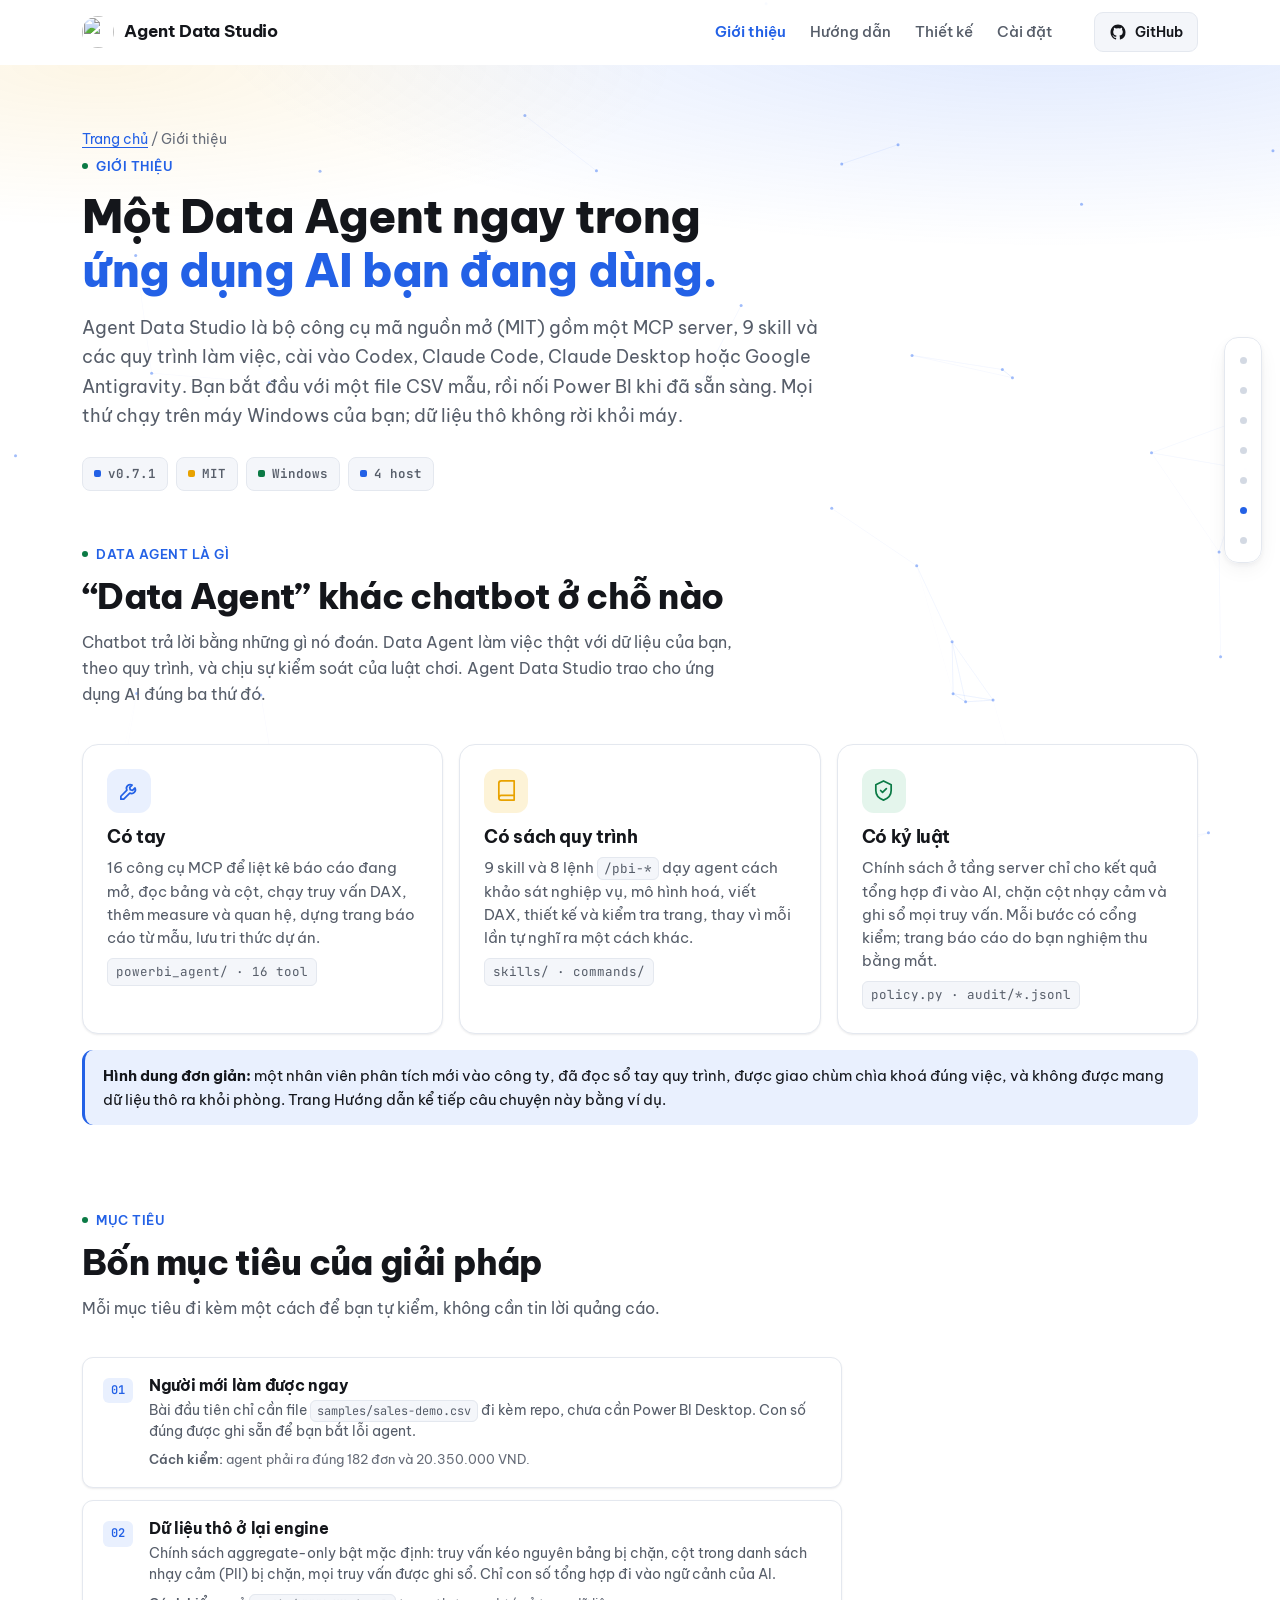
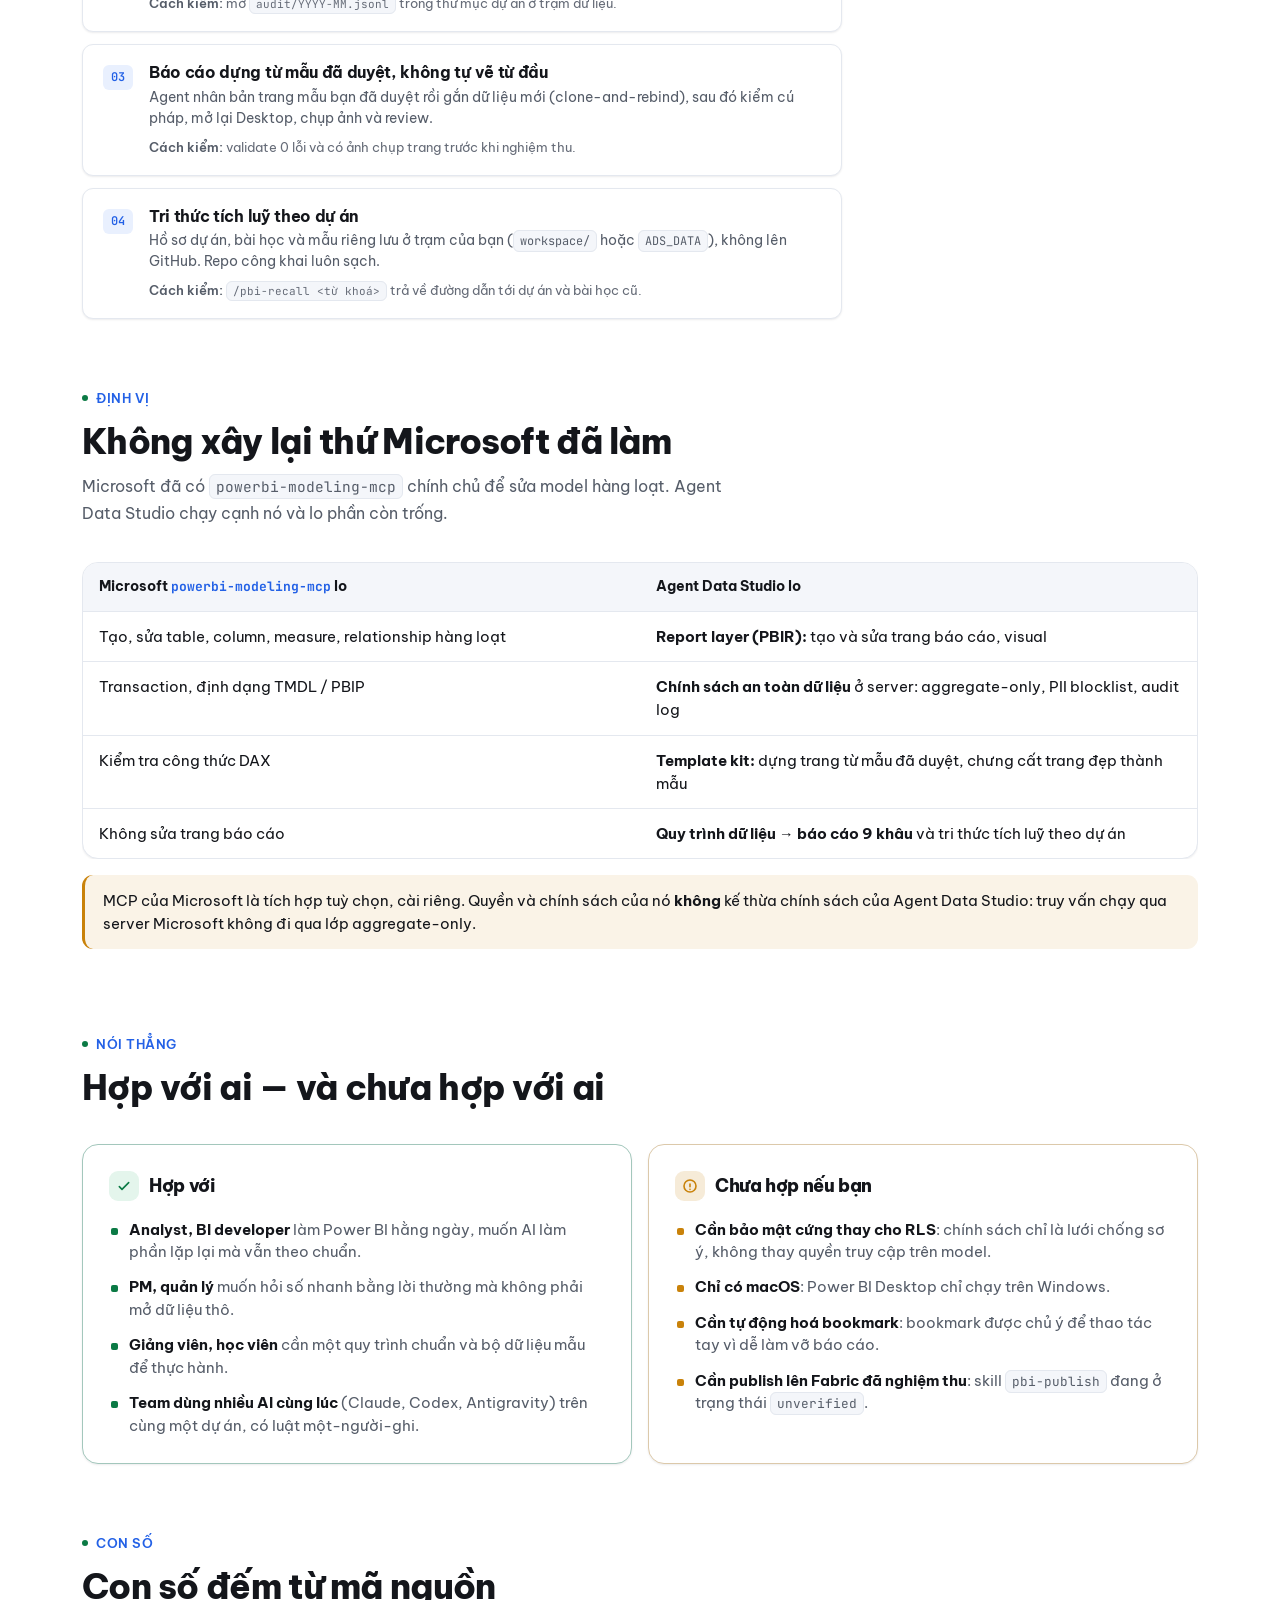
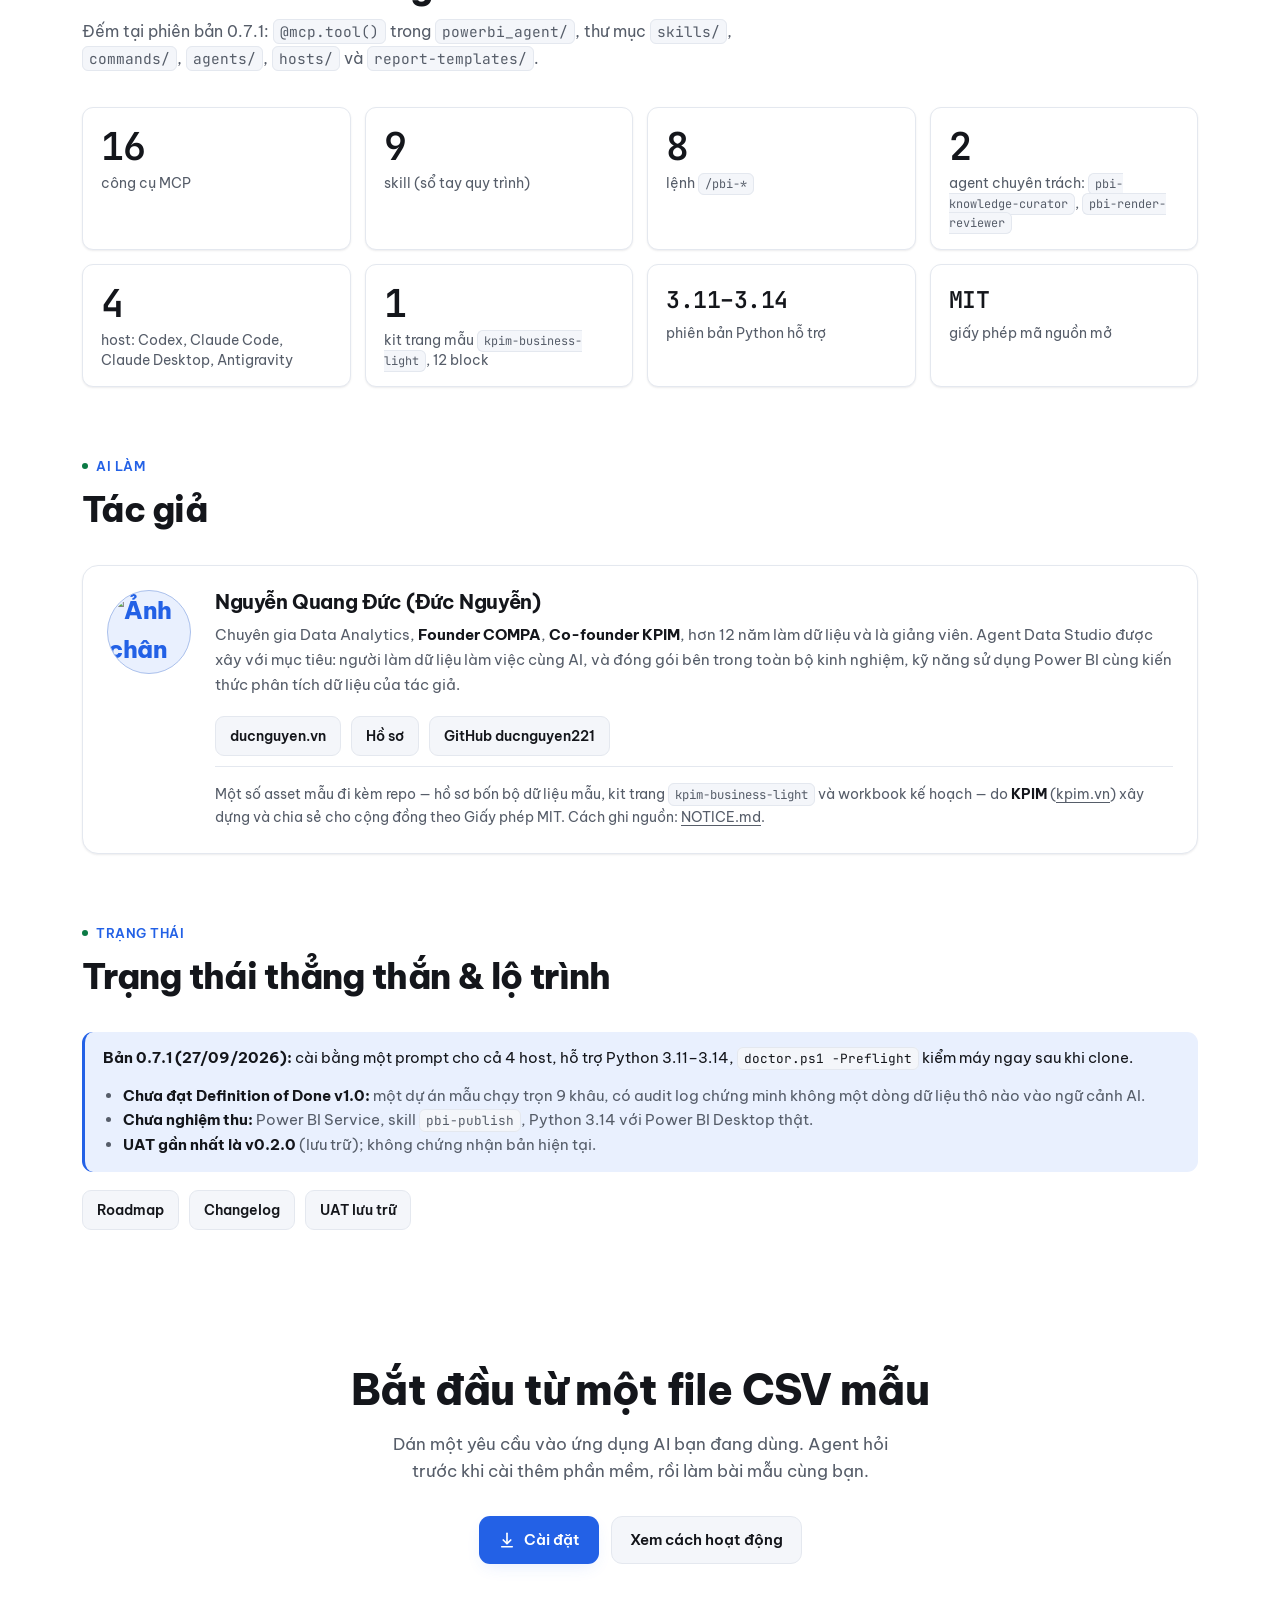
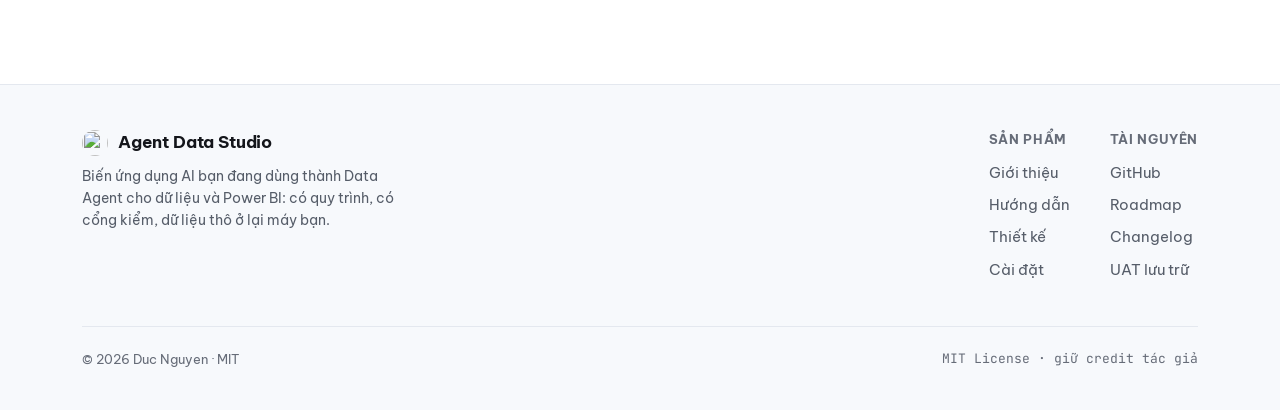
==== docs/about/index.html @ 5ef5b3b6 "feat(site): Giới thiệu | Hướng dẫn | Thiết kế | Cài đặt — tái cấu trúc website - Trang mới about/ (D" ====
<!doctype html>
<html lang="vi" data-lang="vi">
<head>
<meta charset="utf-8">
<meta name="viewport" content="width=device-width, initial-scale=1">
<title>Giới thiệu · Agent Data Studio</title>
<meta name="description" content="Agent Data Studio biến ứng dụng AI bạn đang dùng thành Data Agent cho dữ liệu và Power BI, làm theo quy trình có kiểm tra; dữ liệu thô ở lại máy bạn.">
<link rel="canonical" href="https://ducnguyen.vn/agent-data-studio/about/">
<meta property="og:title" content="Giới thiệu · Agent Data Studio">
<meta property="og:description" content="Một Data Agent ngay trong ứng dụng AI bạn đang dùng: 16 công cụ MCP, 9 skill, chính sách an toàn dữ liệu ở server.">
<meta property="og:url" content="https://ducnguyen.vn/agent-data-studio/about/">
<meta property="og:type" content="website">
<link rel="icon" href="../assets/logo-128.png">
<link rel="preconnect" href="https://fonts.googleapis.com">
<link rel="preconnect" href="https://fonts.gstatic.com" crossorigin>
<link href="https://fonts.googleapis.com/css2?family=Be+Vietnam+Pro:wght@400;500;600;700;800&family=JetBrains+Mono:wght@400;500;600&display=swap" rel="stylesheet">
<link rel="stylesheet" href="../assets/site.css">
<style>
  .how{display:block;margin-top:8px;font-size:12.5px;color:var(--faint)}
  .how b{color:var(--muted);font-weight:600}
  .gap-tbl th{width:50%}
  .author{display:grid;grid-template-columns:auto minmax(0,1fr);gap:24px;align-items:start}
  .avatar{width:84px;height:84px;border-radius:50%;display:flex;align-items:center;justify-content:center;
    font-weight:800;font-size:1.5rem;letter-spacing:-.02em;color:var(--accent);background:var(--accent-weak);
    border:1px solid color-mix(in srgb,var(--accent) 30%,var(--border));overflow:hidden;flex:none}
  .avatar img{width:100%;height:100%;object-fit:cover;object-position:50% 20%;display:block}
  .author h3{font-size:1.25rem}
  .author p{margin-top:10px;color:var(--muted);font-size:15px;line-height:1.65}
  .author p b{color:var(--text)}
  .link-row{display:flex;gap:10px;flex-wrap:wrap;margin-top:18px}
  .credit{margin-top:18px;padding-top:16px;border-top:1px solid var(--border);font-size:14px !important}
  .status-list{margin:14px 0 0;padding-left:20px;color:var(--muted);font-size:14.5px;line-height:1.7}
  .status-list b{color:var(--text)}
  @media (max-width:620px){.author{grid-template-columns:1fr}}
</style>
</head>
<body>
<canvas id="netbg" aria-hidden="true"></canvas>

<a class="skip" href="#main">Bỏ qua điều hướng</a>
<header class="site" id="siteHeader">
  <div class="wrap nav">
    <a class="brand" href="../"><img src="../assets/logo-128.png" alt="">Agent Data Studio</a>
    <nav class="nav-links" aria-label="Điều hướng chính">
      <a href="./" class="active" aria-current="page">Giới thiệu</a>
      <a href="../instruction/">Hướng dẫn</a>
      <a href="../architecture/">Thiết kế</a>
      <a href="../install/">Cài đặt</a>
    </nav>
    <a class="btn btn-ghost btn-sm gh" href="https://github.com/ducnguyen221/agent-data-studio" target="_blank" rel="noopener">
      <svg viewBox="0 0 24 24" fill="currentColor" aria-hidden="true"><path d="M12 2C6.48 2 2 6.58 2 12.25c0 4.53 2.87 8.37 6.84 9.73.5.09.68-.22.68-.49 0-.24-.01-.87-.01-1.71-2.78.62-3.37-1.37-3.37-1.37-.45-1.18-1.11-1.49-1.11-1.49-.91-.64.07-.62.07-.62 1 .07 1.53 1.06 1.53 1.06.89 1.56 2.34 1.11 2.91.85.09-.66.35-1.11.63-1.36-2.22-.26-4.55-1.14-4.55-5.07 0-1.12.39-2.03 1.03-2.75-.1-.26-.45-1.3.1-2.71 0 0 .84-.28 2.75 1.05a9.4 9.4 0 0 1 2.5-.34c.85 0 1.71.12 2.5.34 1.91-1.33 2.75-1.05 2.75-1.05.55 1.41.2 2.45.1 2.71.64.72 1.03 1.63 1.03 2.75 0 3.94-2.34 4.81-4.57 5.06.36.32.68.94.68 1.9 0 1.37-.01 2.48-.01 2.82 0 .27.18.59.69.49A10.02 10.02 0 0 0 22 12.25C22 6.58 17.52 2 12 2Z"/></svg>
      <span>GitHub</span>
    </a>
  </div>
</header>

<nav class="quicknav" aria-label="Điều hướng nhanh trong trang">
  <a href="#data-agent"><span class="qdot"></span><span class="qlabel">Data Agent</span></a>
  <a href="#muc-tieu"><span class="qdot"></span><span class="qlabel">Mục tiêu</span></a>
  <a href="#khoang-trong"><span class="qdot"></span><span class="qlabel">Khoảng trống</span></a>
  <a href="#phu-hop"><span class="qdot"></span><span class="qlabel">Hợp với ai</span></a>
  <a href="#con-so"><span class="qdot"></span><span class="qlabel">Con số</span></a>
  <a href="#tac-gia"><span class="qdot"></span><span class="qlabel">Tác giả</span></a>
  <a href="#trang-thai"><span class="qdot"></span><span class="qlabel">Trạng thái</span></a>
</nav>

<main id="main">
<section class="page-hero">
  <div class="wrap">
    <p class="crumb"><a href="../">Trang chủ</a> / Giới thiệu</p>
    <span class="eyebrow"><span class="dot"></span>Giới thiệu</span>
    <h1>Một Data Agent ngay trong<br><span style="color:var(--accent)">ứng dụng AI bạn đang dùng.</span></h1>
    <p class="lead">Agent Data Studio là bộ công cụ mã nguồn mở (MIT) gồm một MCP server, 9 skill và các quy trình làm việc, cài vào Codex, Claude Code, Claude Desktop hoặc Google Antigravity. Bạn bắt đầu với một file CSV mẫu, rồi nối Power BI khi đã sẵn sàng. Mọi thứ chạy trên máy Windows của bạn; dữ liệu thô không rời khỏi máy.</p>
    <div class="tech-badges">
      <span class="tb"><span class="g"></span>v0.7.1</span>
      <span class="tb gold"><span class="g"></span>MIT</span>
      <span class="tb local"><span class="g"></span>Windows</span>
      <span class="tb"><span class="g"></span>4 host</span>
    </div>
  </div>
</section>

<div class="wrap">

  <!-- DATA AGENT -->
  <section id="data-agent" style="padding-top:12px">
    <div class="sec-head reveal">
      <span class="eyebrow"><span class="dot"></span>Data Agent là gì</span>
      <h2>“Data Agent” khác chatbot ở chỗ nào</h2>
      <p>Chatbot trả lời bằng những gì nó đoán. Data Agent làm việc thật với dữ liệu của bạn, theo quy trình, và chịu sự kiểm soát của luật chơi. Agent Data Studio trao cho ứng dụng AI đúng ba thứ đó.</p>
    </div>
    <div class="grid-3 reveal">
      <div class="card">
        <div class="ficon"><svg viewBox="0 0 24 24" fill="none" stroke="currentColor" stroke-width="1.8" stroke-linecap="round" stroke-linejoin="round" aria-hidden="true"><path d="M14.7 6.3a4 4 0 0 0-5.4 5.4L3 18v3h3l6.3-6.3a4 4 0 0 0 5.4-5.4l-2.5 2.5-2.4-.6-.6-2.4Z"/></svg></div>
        <h3>Có tay</h3>
        <p>16 công cụ MCP để liệt kê báo cáo đang mở, đọc bảng và cột, chạy truy vấn DAX, thêm measure và quan hệ, dựng trang báo cáo từ mẫu, lưu tri thức dự án.</p>
        <p><span class="kbd">powerbi_agent/ · 16 tool</span></p>
      </div>
      <div class="card">
        <div class="ficon gold"><svg viewBox="0 0 24 24" fill="none" stroke="currentColor" stroke-width="1.8" stroke-linecap="round" stroke-linejoin="round" aria-hidden="true"><path d="M4 19.5A2.5 2.5 0 0 1 6.5 17H20"/><path d="M6.5 2H20v20H6.5A2.5 2.5 0 0 1 4 19.5v-15A2.5 2.5 0 0 1 6.5 2Z"/></svg></div>
        <h3>Có sách quy trình</h3>
        <p>9 skill và 8 lệnh <code class="inline">/pbi-*</code> dạy agent cách khảo sát nghiệp vụ, mô hình hoá, viết DAX, thiết kế và kiểm tra trang, thay vì mỗi lần tự nghĩ ra một cách khác.</p>
        <p><span class="kbd">skills/ · commands/</span></p>
      </div>
      <div class="card">
        <div class="ficon ok"><svg viewBox="0 0 24 24" fill="none" stroke="currentColor" stroke-width="1.8" stroke-linecap="round" stroke-linejoin="round" aria-hidden="true"><path d="M12 2 4 6v6c0 5 3.4 8.4 8 10 4.6-1.6 8-5 8-10V6Z"/><path d="m9 12 2 2 4-4"/></svg></div>
        <h3>Có kỷ luật</h3>
        <p>Chính sách ở tầng server chỉ cho kết quả tổng hợp đi vào AI, chặn cột nhạy cảm và ghi sổ mọi truy vấn. Mỗi bước có cổng kiểm; trang báo cáo do bạn nghiệm thu bằng mắt.</p>
        <p><span class="kbd">policy.py · audit/*.jsonl</span></p>
      </div>
    </div>
    <div class="note reveal"><b>Hình dung đơn giản:</b> một nhân viên phân tích mới vào công ty, đã đọc sổ tay quy trình, được giao chùm chìa khoá đúng việc, và không được mang dữ liệu thô ra khỏi phòng. <a href="../instruction/">Trang Hướng dẫn</a> kể tiếp câu chuyện này bằng ví dụ.</div>
  </section>

  <!-- MỤC TIÊU -->
  <section id="muc-tieu" style="padding-top:8px">
    <div class="sec-head reveal">
      <span class="eyebrow"><span class="dot"></span>Mục tiêu</span>
      <h2>Bốn mục tiêu của giải pháp</h2>
      <p>Mỗi mục tiêu đi kèm một cách để bạn tự kiểm, không cần tin lời quảng cáo.</p>
    </div>
    <div class="layers reveal">
      <div class="layer"><span class="lnum">01</span><div>
        <h3>Người mới làm được ngay</h3>
        <p>Bài đầu tiên chỉ cần file <code class="inline">samples/sales-demo.csv</code> đi kèm repo, chưa cần Power BI Desktop. Con số đúng được ghi sẵn để bạn bắt lỗi agent.</p>
        <span class="how"><b>Cách kiểm:</b> agent phải ra đúng 182 đơn và 20.350.000 VND.</span>
      </div></div>
      <div class="layer"><span class="lnum">02</span><div>
        <h3>Dữ liệu thô ở lại engine</h3>
        <p>Chính sách aggregate-only bật mặc định: truy vấn kéo nguyên bảng bị chặn, cột trong danh sách nhạy cảm (PII) bị chặn, mọi truy vấn được ghi sổ. Chỉ con số tổng hợp đi vào ngữ cảnh của AI.</p>
        <span class="how"><b>Cách kiểm:</b> mở <code class="inline">audit/YYYY-MM.jsonl</code> trong thư mục dự án ở trạm dữ liệu.</span>
      </div></div>
      <div class="layer"><span class="lnum">03</span><div>
        <h3>Báo cáo dựng từ mẫu đã duyệt, không tự vẽ từ đầu</h3>
        <p>Agent nhân bản trang mẫu bạn đã duyệt rồi gắn dữ liệu mới (clone-and-rebind), sau đó kiểm cú pháp, mở lại Desktop, chụp ảnh và review.</p>
        <span class="how"><b>Cách kiểm:</b> validate 0 lỗi và có ảnh chụp trang trước khi nghiệm thu.</span>
      </div></div>
      <div class="layer"><span class="lnum">04</span><div>
        <h3>Tri thức tích luỹ theo dự án</h3>
        <p>Hồ sơ dự án, bài học và mẫu riêng lưu ở trạm của bạn (<code class="inline">workspace/</code> hoặc <code class="inline">ADS_DATA</code>), không lên GitHub. Repo công khai luôn sạch.</p>
        <span class="how"><b>Cách kiểm:</b> <code class="inline">/pbi-recall &lt;từ khoá&gt;</code> trả về đường dẫn tới dự án và bài học cũ.</span>
      </div></div>
    </div>
  </section>

  <!-- KHOẢNG TRỐNG -->
  <section id="khoang-trong" style="padding-top:8px">
    <div class="sec-head reveal">
      <span class="eyebrow"><span class="dot"></span>Định vị</span>
      <h2>Không xây lại thứ Microsoft đã làm</h2>
      <p>Microsoft đã có <code class="inline">powerbi-modeling-mcp</code> chính chủ để sửa model hàng loạt. Agent Data Studio chạy cạnh nó và lo phần còn trống.</p>
    </div>
    <div class="tbl-wrap reveal" tabindex="0" role="region" aria-label="Bảng phân vai với MCP của Microsoft, cuộn ngang được">
      <table class="tbl fit gap-tbl">
        <thead><tr><th>Microsoft <code>powerbi-modeling-mcp</code> lo</th><th>Agent Data Studio lo</th></tr></thead>
        <tbody>
          <tr><td>Tạo, sửa table, column, measure, relationship hàng loạt</td><td><b>Report layer (PBIR):</b> tạo và sửa trang báo cáo, visual</td></tr>
          <tr><td>Transaction, định dạng TMDL / PBIP</td><td><b>Chính sách an toàn dữ liệu</b> ở server: aggregate-only, PII blocklist, audit log</td></tr>
          <tr><td>Kiểm tra công thức DAX</td><td><b>Template kit:</b> dựng trang từ mẫu đã duyệt, chưng cất trang đẹp thành mẫu</td></tr>
          <tr><td>Không sửa trang báo cáo</td><td><b>Quy trình dữ liệu → báo cáo 9 khâu</b> và tri thức tích luỹ theo dự án</td></tr>
        </tbody>
      </table>
    </div>
    <div class="note warn reveal">MCP của Microsoft là tích hợp tuỳ chọn, cài riêng. Quyền và chính sách của nó <b>không</b> kế thừa chính sách của Agent Data Studio: truy vấn chạy qua server Microsoft không đi qua lớp aggregate-only.</div>
  </section>

  <!-- PHÙ HỢP -->
  <section id="phu-hop" style="padding-top:8px">
    <div class="sec-head reveal">
      <span class="eyebrow"><span class="dot"></span>Nói thẳng</span>
      <h2>Hợp với ai — và chưa hợp với ai</h2>
    </div>
    <div class="sw-grid">
      <div class="sw plus reveal">
        <h3><span class="sic"><svg viewBox="0 0 24 24" fill="none" stroke="currentColor" stroke-width="2.4" stroke-linecap="round" stroke-linejoin="round" width="16" height="16" aria-hidden="true"><path d="M5 13l4 4L19 7"/></svg></span>Hợp với</h3>
        <ul>
          <li><b>Analyst, BI developer</b> làm Power BI hằng ngày, muốn AI làm phần lặp lại mà vẫn theo chuẩn.</li>
          <li><b>PM, quản lý</b> muốn hỏi số nhanh bằng lời thường mà không phải mở dữ liệu thô.</li>
          <li><b>Giảng viên, học viên</b> cần một quy trình chuẩn và bộ dữ liệu mẫu để thực hành.</li>
          <li><b>Team dùng nhiều AI cùng lúc</b> (Claude, Codex, Antigravity) trên cùng một dự án, có luật một-người-ghi.</li>
        </ul>
      </div>
      <div class="sw minus reveal">
        <h3><span class="sic"><svg viewBox="0 0 24 24" fill="none" stroke="currentColor" stroke-width="2.4" stroke-linecap="round" stroke-linejoin="round" width="16" height="16" aria-hidden="true"><path d="M12 9v4"/><path d="M12 17h.01"/><circle cx="12" cy="12" r="9"/></svg></span>Chưa hợp nếu bạn</h3>
        <ul>
          <li><b>Cần bảo mật cứng thay cho RLS</b>: chính sách chỉ là lưới chống sơ ý, không thay quyền truy cập trên model.</li>
          <li><b>Chỉ có macOS</b>: Power BI Desktop chỉ chạy trên Windows.</li>
          <li><b>Cần tự động hoá bookmark</b>: bookmark được chủ ý để thao tác tay vì dễ làm vỡ báo cáo.</li>
          <li><b>Cần publish lên Fabric đã nghiệm thu</b>: skill <code class="inline">pbi-publish</code> đang ở trạng thái <code class="inline">unverified</code>.</li>
        </ul>
      </div>
    </div>
  </section>

  <!-- CON SỐ -->
  <section id="con-so" style="padding-top:8px">
    <div class="sec-head reveal">
      <span class="eyebrow"><span class="dot"></span>Con số</span>
      <h2>Con số đếm từ mã nguồn</h2>
      <p>Đếm tại phiên bản 0.7.1: <code class="inline">@mcp.tool()</code> trong <code class="inline">powerbi_agent/</code>, thư mục <code class="inline">skills/</code>, <code class="inline">commands/</code>, <code class="inline">agents/</code>, <code class="inline">hosts/</code> và <code class="inline">report-templates/</code>.</p>
    </div>
    <div class="stat-row reveal">
      <div class="stat"><b>16</b><span>công cụ MCP</span></div>
      <div class="stat"><b>9</b><span>skill (sổ tay quy trình)</span></div>
      <div class="stat"><b>8</b><span>lệnh <code class="inline">/pbi-*</code></span></div>
      <div class="stat"><b>2</b><span>agent chuyên trách: <code class="inline">pbi-knowledge-curator</code>, <code class="inline">pbi-render-reviewer</code></span></div>
      <div class="stat"><b>4</b><span>host: Codex, Claude Code, Claude Desktop, Antigravity</span></div>
      <div class="stat"><b>1</b><span>kit trang mẫu <code class="inline">kpim-business-light</code>, 12 block</span></div>
      <div class="stat"><b class="sm">3.11–3.14</b><span>phiên bản Python hỗ trợ</span></div>
      <div class="stat"><b class="sm">MIT</b><span>giấy phép mã nguồn mở</span></div>
    </div>
  </section>

  <!-- TÁC GIẢ -->
  <section id="tac-gia" style="padding-top:8px">
    <div class="sec-head reveal">
      <span class="eyebrow"><span class="dot"></span>Ai làm</span>
      <h2>Tác giả</h2>
    </div>
    <div class="card author reveal">
      <div class="avatar"><img src="https://ducnguyen.vn/profile/assets/images/KPIM-Duc-Nguyen.png" alt="Ảnh chân dung Nguyễn Quang Đức" width="84" height="84" loading="lazy" decoding="async"></div>
      <div>
        <h3>Nguyễn Quang Đức (Đức Nguyễn)</h3>
        <p>Chuyên gia Data Analytics, <b>Founder COMPA</b>, <b>Co-founder KPIM</b>, hơn 12 năm làm dữ liệu và là giảng viên. Agent Data Studio được xây với mục tiêu: người làm dữ liệu làm việc cùng AI, và đóng gói bên trong toàn bộ kinh nghiệm, kỹ năng sử dụng Power BI cùng kiến thức phân tích dữ liệu của tác giả.</p>
        <div class="link-row">
          <a class="btn btn-ghost btn-sm" href="https://ducnguyen.vn/" target="_blank" rel="noopener">ducnguyen.vn</a>
          <a class="btn btn-ghost btn-sm" href="https://ducnguyen.vn/profile/" target="_blank" rel="noopener">Hồ sơ</a>
          <a class="btn btn-ghost btn-sm" href="https://github.com/ducnguyen221" target="_blank" rel="noopener">GitHub ducnguyen221</a>
        </div>
        <p class="credit">Một số asset mẫu đi kèm repo — hồ sơ bốn bộ dữ liệu mẫu, kit trang <code class="inline">kpim-business-light</code> và workbook kế hoạch — do <b>KPIM</b> (<a href="https://kpim.vn" target="_blank" rel="noopener">kpim.vn</a>) xây dựng và chia sẻ cho cộng đồng theo Giấy phép MIT. Cách ghi nguồn: <a href="https://github.com/ducnguyen221/agent-data-studio/blob/main/NOTICE.md" target="_blank" rel="noopener">NOTICE.md</a>.</p>
      </div>
    </div>
  </section>

  <!-- TRẠNG THÁI -->
  <section id="trang-thai" style="padding-top:8px">
    <div class="sec-head reveal">
      <span class="eyebrow"><span class="dot"></span>Trạng thái</span>
      <h2>Trạng thái thẳng thắn &amp; lộ trình</h2>
    </div>
    <div class="note reveal">
      <b>Bản 0.7.1 (27/09/2026):</b> cài bằng một prompt cho cả 4 host, hỗ trợ Python 3.11–3.14, <code class="inline">doctor.ps1 -Preflight</code> kiểm máy ngay sau khi clone.
      <ul class="status-list">
        <li><b>Chưa đạt Definition of Done v1.0:</b> một dự án mẫu chạy trọn 9 khâu, có audit log chứng minh không một dòng dữ liệu thô nào vào ngữ cảnh AI.</li>
        <li><b>Chưa nghiệm thu:</b> Power BI Service, skill <code class="inline">pbi-publish</code>, Python 3.14 với Power BI Desktop thật.</li>
        <li><b>UAT gần nhất là v0.2.0</b> (lưu trữ); không chứng nhận bản hiện tại.</li>
      </ul>
    </div>
    <div class="link-row reveal">
      <a class="btn btn-ghost btn-sm" href="https://github.com/ducnguyen221/agent-data-studio/blob/main/ROADMAP.md" target="_blank" rel="noopener">Roadmap</a>
      <a class="btn btn-ghost btn-sm" href="https://github.com/ducnguyen221/agent-data-studio/blob/main/docs/CHANGELOG.md" target="_blank" rel="noopener">Changelog</a>
      <a class="btn btn-ghost btn-sm" href="https://github.com/ducnguyen221/agent-data-studio/blob/main/docs/UAT-REPORT.md" target="_blank" rel="noopener">UAT lưu trữ</a>
    </div>
  </section>

</div>

<section class="final" id="bat-dau">
  <div class="wrap reveal">
    <h2>Bắt đầu từ một file CSV mẫu</h2>
    <p>Dán một yêu cầu vào ứng dụng AI bạn đang dùng. Agent hỏi trước khi cài thêm phần mềm, rồi làm bài mẫu cùng bạn.</p>
    <div class="hero-cta">
      <a class="btn btn-primary" href="../install/">
        <svg viewBox="0 0 24 24" fill="none" stroke="currentColor" stroke-width="2.2" stroke-linecap="round" stroke-linejoin="round" aria-hidden="true"><path d="M12 3v13"/><path d="m7 12 5 5 5-5"/><path d="M5 21h14"/></svg>
        Cài đặt
      </a>
      <a class="btn btn-ghost" href="../instruction/">Xem cách hoạt động</a>
    </div>
  </div>
</section>
</main>

<footer class="site">
  <div class="wrap">
    <div class="foot">
      <div>
        <a class="brand" href="../"><img src="../assets/logo-128.png" alt="" width="26" height="26">Agent Data Studio</a>
        <p class="foot-tag">Biến ứng dụng AI bạn đang dùng thành Data Agent cho dữ liệu và Power BI: có quy trình, có cổng kiểm, dữ liệu thô ở lại máy bạn.</p>
      </div>
      <div class="foot-links">
        <div class="foot-col">
          <b>Sản phẩm</b>
          <a href="../about/">Giới thiệu</a>
          <a href="../instruction/">Hướng dẫn</a>
          <a href="../architecture/">Thiết kế</a>
          <a href="../install/">Cài đặt</a>
        </div>
        <div class="foot-col">
          <b>Tài nguyên</b>
          <a href="https://github.com/ducnguyen221/agent-data-studio" target="_blank" rel="noopener">GitHub</a>
          <a href="https://github.com/ducnguyen221/agent-data-studio/blob/main/ROADMAP.md" target="_blank" rel="noopener">Roadmap</a>
          <a href="https://github.com/ducnguyen221/agent-data-studio/blob/main/docs/CHANGELOG.md" target="_blank" rel="noopener">Changelog</a>
          <a href="https://github.com/ducnguyen221/agent-data-studio/blob/main/docs/UAT-REPORT.md" target="_blank" rel="noopener">UAT lưu trữ</a>
        </div>
      </div>
    </div>
    <div class="foot-bottom">
      <span>© 2026 Duc Nguyen · MIT</span>
      <span class="lic">MIT License · giữ credit tác giả</span>
    </div>
  </div>
</footer>
<script src="../assets/site.js"></script>
</body>
</html>
---- docs/assets/site.css ----
/* Agent Data Studio — shared website styles */
:root{
  --bg:#ffffff; --bg-tint:#f7f9fc; --surface:#ffffff; --surface-2:#f4f6fa; --surface-3:#eef1f6;
  --border:#e4e8ef; --border-strong:#d3d9e3; --text:#14161b; --muted:#565d69; --faint:#666c78;
  --accent:#2361e6; --accent-ink:#1b4fd0; --accent-weak:#e9f0fe; --accent-glow:rgba(47,109,246,.16);
  --gold:#e8a200; --gold-weak:#fdf3d7;
  --ok:#0b7a45; --ok-weak:#e4f5ec; --warn:#c9820a; --danger:#bb3645; --danger-weak:#fdecee;
  --code-bg:#0f1116; --code-text:#e8ebf1; --code-border:#20242e;
  --radius:16px; --radius-sm:11px;
  --shadow-sm:0 1px 2px rgba(16,24,40,.05),0 1px 3px rgba(16,24,40,.04);
  --shadow-md:0 8px 24px -8px rgba(16,24,40,.12),0 2px 6px rgba(16,24,40,.05);
  --shadow-lg:0 30px 70px -24px rgba(20,40,90,.28);
  --mono:"JetBrains Mono",ui-monospace,"Cascadia Code",Consolas,monospace;
  --font:"Be Vietnam Pro",-apple-system,"Segoe UI",Roboto,"Noto Sans",sans-serif;
  --maxw:1160px;
}
@media (prefers-color-scheme:dark){
  :root{
    --bg:#0e0f13; --bg-tint:#111318; --surface:#16181d; --surface-2:#1b1e24; --surface-3:#22262e;
    --border:#282c34; --border-strong:#343a44; --text:#e9ebef; --muted:#a4abb6; --faint:#8d949f;
    --accent:#5b8cff; --accent-ink:#8fb0ff; --accent-weak:#182338; --accent-glow:rgba(91,140,255,.20);
    --gold:#f2c811; --gold-weak:#2b2410;
    --ok:#3ec38a; --ok-weak:#12271d; --warn:#e0a032; --danger:#ef6d79; --danger-weak:#2c161a;
    --code-bg:#0a0c10; --code-text:#e4e8f0; --code-border:#20242e;
    --shadow-sm:0 1px 2px rgba(0,0,0,.4);
    --shadow-md:0 10px 28px -10px rgba(0,0,0,.6);
    --shadow-lg:0 34px 80px -28px rgba(0,0,0,.75);
  }
}
*{box-sizing:border-box}
html{scroll-behavior:smooth;background:var(--bg)}
@media (prefers-reduced-motion:reduce){html{scroll-behavior:auto}}
#netbg{position:fixed;inset:0;width:100%;height:100%;z-index:-1;pointer-events:none;opacity:.9}
body{margin:0;background:transparent;color:var(--text);font-family:var(--font);line-height:1.6;
  font-size:16px;-webkit-font-smoothing:antialiased;text-rendering:optimizeLegibility;overflow-x:hidden}
a{color:inherit;text-decoration:none}
h1,h2,h3,h4{margin:0;letter-spacing:-.02em;line-height:1.15}
p{margin:0}
::selection{background:var(--accent);color:#fff}
.wrap{max-width:var(--maxw);margin:0 auto;padding:0 22px}
.eyebrow{display:inline-flex;align-items:center;gap:8px;font-size:12.5px;font-weight:600;
  letter-spacing:.04em;text-transform:uppercase;color:var(--accent)}
.eyebrow .dot{width:6px;height:6px;border-radius:50%;background:var(--ok)}

/* skip link: ẩn cho tới khi được focus bằng bàn phím */
.skip{position:absolute;left:-999px;top:8px;z-index:100}
.skip:focus{left:16px;background:var(--accent);color:#fff;padding:8px 12px;border-radius:8px;font-weight:600}
@media (prefers-color-scheme:dark){.skip:focus{background:#2361e6}}
main{display:block}
[id]{scroll-margin-top:90px}

/* header */
header.site{position:sticky;top:0;z-index:50;background:color-mix(in srgb,var(--bg) 82%,transparent);
  backdrop-filter:saturate(180%) blur(14px);-webkit-backdrop-filter:saturate(180%) blur(14px);
  border-bottom:1px solid transparent;transition:border-color .25s}
header.site.scrolled{border-bottom-color:var(--border)}
.nav{display:flex;align-items:center;gap:20px;height:64px}
.brand{display:flex;align-items:center;gap:10px;font-weight:700;font-size:17px;letter-spacing:-.01em}
.brand img{width:32px;height:32px;border-radius:50%;display:block}
.nav-links{display:flex;gap:24px;margin-left:auto}
.nav-links a{font-size:14.5px;font-weight:500;color:var(--muted);transition:color .18s}
.nav-links a:hover,.nav-links a.active{color:var(--text)}
.nav-links a.active{color:var(--accent);font-weight:600}
.nav .gh{margin-left:20px}
@media (max-width:860px){.nav-links{gap:14px}.nav-links a{font-size:13px}.nav .gh span{display:none}}
@media (max-width:560px){.brand{font-size:14.5px;gap:7px}.brand img{width:26px;height:26px}.nav{gap:10px;height:56px}.nav-links{gap:9px}.nav-links a{font-size:12px}}
@media (max-width:720px){header.site .brand{font-size:0;gap:0;flex:none;max-width:30px;overflow:hidden;white-space:nowrap}header.site .brand img{width:30px;height:30px;flex:none}}
@media (max-width:560px){.nav-links{margin-left:auto}.nav .gh,.langsel{display:none}}
/* menu không bao giờ bị ẩn; màn quá hẹp thì cuộn ngang trong thanh menu thay vì tràn trang */
.nav-links{min-width:0;overflow-x:auto;scrollbar-width:none;padding:4px 2px}
.nav-links::-webkit-scrollbar{display:none}
.nav-links a{white-space:nowrap}

/* buttons */
.btn{display:inline-flex;align-items:center;gap:8px;white-space:nowrap;font-family:var(--font);
  font-size:15px;font-weight:600;padding:11px 18px;border-radius:11px;border:1px solid transparent;
  cursor:pointer;transition:transform .12s ease,background .18s,border-color .18s,box-shadow .18s}
.btn svg{width:18px;height:18px;flex:none}
.btn:active{transform:translateY(1px)}
.btn-primary{background:var(--accent);color:#fff;box-shadow:0 6px 18px -6px var(--accent-glow)}
.btn-primary:hover{background:var(--accent-ink)}
.btn-ghost{background:var(--surface-2);color:var(--text);border-color:var(--border)}
.btn-ghost:hover{background:var(--surface-3);border-color:var(--border-strong)}
.btn-sm{padding:8px 14px;font-size:14px;border-radius:9px}
/* AA: chữ trắng trên accent tối-mode (#5b8cff) chỉ đạt 3.16:1 → nền nút đậm hơn */
@media (prefers-color-scheme:dark){.btn-primary{background:#2361e6}.btn-primary:hover{background:#1b4fd0}}
/* AA 1.4.1: link nằm trong đoạn văn không được chỉ phân biệt bằng màu */
main p a:not(.btn),main dd a{text-decoration:underline;text-underline-offset:3px}

/* page hero (sub-pages) */
.page-hero{position:relative;padding:64px 0 36px;overflow:hidden}
.page-hero::before{content:"";position:absolute;inset:0;z-index:-1;pointer-events:none;
  background:radial-gradient(120% 90% at 82% -10%,var(--accent-glow),transparent 55%),
    radial-gradient(90% 70% at 8% 0%,color-mix(in srgb,var(--gold) 10%,transparent),transparent 50%)}
.page-hero h1{font-size:clamp(1.9rem,4.6vw,2.9rem);font-weight:800;margin-top:14px}
.page-hero .lead{margin-top:16px;font-size:clamp(1rem,2vw,1.15rem);color:var(--muted);max-width:62ch;line-height:1.6}
.crumb{font-size:13.5px;color:var(--faint)}
.crumb a{color:var(--accent)}

/* sections & cards */
section{padding:56px 0}
.sec-head{max-width:660px;margin-bottom:36px}
.sec-head h2{font-size:clamp(1.6rem,3.4vw,2.2rem);font-weight:800;margin-top:12px}
.sec-head p{margin-top:12px;color:var(--muted);font-size:1.03rem;line-height:1.6}
.card{background:var(--surface);border:1px solid var(--border);border-radius:var(--radius);
  padding:24px;box-shadow:var(--shadow-sm)}
.card h3{font-size:1.12rem;font-weight:700}
.card p{margin-top:9px;color:var(--muted);font-size:14.5px;line-height:1.6}
.grid-2{display:grid;grid-template-columns:1fr 1fr;gap:16px}
.grid-3{display:grid;grid-template-columns:repeat(3,1fr);gap:16px}
@media (max-width:900px){.grid-3{grid-template-columns:1fr 1fr}}
@media (max-width:620px){.grid-2,.grid-3{grid-template-columns:1fr}}
.ficon{width:44px;height:44px;border-radius:12px;display:flex;align-items:center;justify-content:center;
  background:var(--accent-weak);color:var(--accent);margin-bottom:14px}
.ficon.gold{background:var(--gold-weak);color:var(--gold)}
.ficon.ok{background:var(--ok-weak);color:var(--ok)}
.ficon svg{width:23px;height:23px}
.kbd{display:inline-block;font-family:var(--mono);font-size:12.5px;color:var(--muted);
  background:var(--surface-2);border:1px solid var(--border);border-radius:6px;padding:3px 8px}
code.inline{font-family:var(--mono);font-size:.88em;background:var(--surface-2);
  border:1px solid var(--border);border-radius:6px;padding:2px 6px}

/* tables */
.tbl-wrap{overflow-x:auto}
table.tbl{border-collapse:separate;border-spacing:0;width:100%;background:var(--surface);
  border:1px solid var(--border);border-radius:var(--radius);overflow:hidden;box-shadow:var(--shadow-sm)}
table.tbl th,table.tbl td{padding:13px 16px;text-align:left;font-size:14.5px;vertical-align:top}
table.tbl thead th{background:var(--surface-2);font-weight:700;font-size:13.5px;border-bottom:1px solid var(--border)}
table.tbl tbody tr:not(:last-child) td{border-bottom:1px solid var(--border)}
table.tbl td.lbl{font-weight:600;white-space:nowrap}
table.tbl code{font-family:var(--mono);font-size:13px;color:var(--accent)}
/* màn hẹp: bảng nhiều cột giữ bề rộng đọc được và cuộn ngang trong .tbl-wrap thay vì bóp mỗi dòng một chữ */
@media (max-width:620px){
  table.tbl{min-width:600px}
  table.tbl.fit{min-width:0}
  table.tbl td.lbl{white-space:normal;min-width:110px}
  table.tbl th,table.tbl td{padding:11px 12px;font-size:14px}
}

/* code cards */
.code-card{background:var(--code-bg);border:1px solid var(--code-border);border-radius:var(--radius);
  box-shadow:var(--shadow-md);overflow:hidden;margin:14px 0}
.code-top{display:flex;align-items:center;gap:8px;padding:10px 15px;border-bottom:1px solid var(--code-border)}
.code-top .fn{font-family:var(--mono);font-size:12.5px;color:#9aa3b2}
.copy-btn{margin-left:auto;display:inline-flex;align-items:center;gap:6px;cursor:pointer;
  font-family:var(--font);font-size:12.5px;font-weight:600;color:#cdd4e0;
  background:rgba(255,255,255,.06);border:1px solid rgba(255,255,255,.12);padding:5px 11px;border-radius:8px}
.copy-btn:hover{background:rgba(255,255,255,.12);color:#fff}
.copy-btn.done{color:#3ec38a;border-color:rgba(62,195,138,.4)}
.code-scroll{overflow-x:auto}
.code-card pre{margin:0;padding:15px 18px}
.code-card pre code{font-family:var(--mono);font-size:13px;line-height:1.8;color:var(--code-text);white-space:pre;display:block}
.code-scroll .cm{color:#6f7a8d}.code-scroll .pr{color:#5b8cff}
/* FINAL-PLAN §6.2: lời nhờ phải xuống dòng trên mobile, không bắt cuộn ngang (chỉ đổi hiển thị, nội dung sao chép giữ nguyên) */
@media (max-width:620px){.code-card pre code{white-space:pre-wrap;overflow-wrap:anywhere}}

/* callouts */
.note{border-left:3px solid var(--accent);background:var(--accent-weak);padding:14px 18px;
  border-radius:var(--radius-sm);font-size:14.5px;color:var(--text);margin:16px 0;line-height:1.6}
.note.warn{border-left-color:var(--warn);background:color-mix(in srgb,var(--warn) 10%,var(--surface))}
.note b{color:var(--text)}

/* steps */
.step{display:flex;gap:16px;align-items:flex-start;margin:18px 0}
.step .num{flex:none;width:36px;height:36px;border-radius:50%;background:var(--accent);color:#fff;
  font-weight:800;display:flex;align-items:center;justify-content:center;font-size:15px}
@media (prefers-color-scheme:dark){.step .num{background:#2361e6}}
.step .body{flex:1;min-width:0}
.step h3{font-size:1.08rem;font-weight:700}
.step p{margin-top:6px;color:var(--muted);font-size:14.5px;line-height:1.6}

/* dual-audience chips */
.aud{display:flex;gap:8px;flex-wrap:wrap;margin-top:10px}
.aud span{font-size:12px;font-weight:600;padding:3px 10px;border-radius:999px;border:1px solid var(--border);color:var(--muted)}
.aud .a1{background:var(--ok-weak);color:var(--ok);border-color:transparent}
.aud .a2{background:var(--accent-weak);color:var(--accent-ink);border-color:transparent}

/* quick-nav dọc bên phải */
.quicknav{position:fixed;right:18px;top:50%;transform:translateY(-50%);z-index:40;
  display:flex;flex-direction:column;gap:6px;background:color-mix(in srgb,var(--surface) 80%,transparent);
  backdrop-filter:blur(10px);border:1px solid var(--border);border-radius:14px;padding:10px 8px;box-shadow:var(--shadow-md)}
.quicknav a{display:flex;align-items:center;gap:8px;font-size:12px;font-weight:600;color:var(--faint);
  padding:5px 8px;border-radius:8px;transition:color .15s,background .15s}
.quicknav a .qdot{width:7px;height:7px;border-radius:50%;background:var(--border-strong);flex:none;transition:background .15s}
.quicknav a:hover{color:var(--text);background:var(--surface-2)}
.quicknav a.on{color:var(--accent)}
.quicknav a.on .qdot{background:var(--accent)}
@media (max-width:1520px){.quicknav .qlabel{position:absolute;width:1px;height:1px;overflow:hidden;clip-path:inset(50%);white-space:nowrap}.quicknav{padding:10px 6px}.quicknav a{min-width:24px;min-height:24px;justify-content:center}}
@media (max-width:1259px){.quicknav{display:none}}

/* footer (một khuôn cho mọi trang) */
footer.site{border-top:1px solid var(--border);background:var(--bg-tint);padding:44px 0 40px;margin-top:40px}
.foot{display:flex;justify-content:space-between;gap:30px;flex-wrap:wrap;align-items:flex-start}
.foot .brand{margin-bottom:10px}
.foot .brand img{width:26px;height:26px}
.foot-tag{color:var(--muted);font-size:14px;max-width:36ch;line-height:1.55}
.foot-links{display:flex;gap:40px;flex-wrap:wrap}
.foot-col b{display:block;font-size:12.5px;text-transform:uppercase;letter-spacing:.05em;color:var(--faint);margin-bottom:12px}
.foot-col a{display:block;font-size:14.5px;color:var(--muted);margin-bottom:9px;transition:color .15s}
.foot-col a:hover{color:var(--accent)}
.foot-bottom{margin-top:36px;padding-top:22px;border-top:1px solid var(--border);
  display:flex;justify-content:space-between;gap:16px;flex-wrap:wrap;color:var(--faint);font-size:13px}
.foot-bottom .lic{font-family:var(--mono)}

/* reveal: chỉ ẩn khi JS đã chạy (site.js gắn class "js"); không JS thì nội dung vẫn hiện */
@media (prefers-reduced-motion:no-preference){
  html.js .reveal{opacity:0;transform:translateY(20px);transition:opacity .6s cubic-bezier(.16,1,.3,1),transform .6s cubic-bezier(.16,1,.3,1)}
  html.js .reveal.in{opacity:1;transform:none}
}

/* ===== khối dùng chung nhiều trang ===== */
.hero-cta{display:flex;gap:12px;margin-top:30px;flex-wrap:wrap}
.tech-badges{display:flex;flex-wrap:wrap;gap:8px;margin-top:26px}
.tb{display:inline-flex;align-items:center;gap:7px;font-size:12.5px;font-weight:600;font-family:var(--mono);
  padding:6px 11px;border-radius:8px;background:var(--surface-2);border:1px solid var(--border);color:var(--muted)}
.tb .g{width:7px;height:7px;border-radius:2px;background:var(--accent)}
.tb.local .g{background:var(--ok)}
.tb.gold .g{background:var(--gold)}

/* layers: danh sách tầng có nhãn số */
.layers{display:flex;flex-direction:column;gap:12px;max-width:760px}
.layer{display:flex;gap:16px;align-items:flex-start;background:var(--surface);border:1px solid var(--border);
  border-radius:var(--radius-sm);padding:18px 20px;box-shadow:var(--shadow-sm)}
.layer .lnum{flex:none;font-family:var(--mono);font-size:12px;font-weight:600;color:var(--accent);
  background:var(--accent-weak);border-radius:6px;padding:3px 8px;margin-top:2px}
.layer h3{font-size:1rem;font-weight:700}
.layer p{margin-top:5px;font-size:13.5px;color:var(--muted);line-height:1.55}
.layer.dele{border-style:dashed}
.layer.dele .lnum{background:var(--surface-3);color:var(--muted)}

/* điểm mạnh / giới hạn */
.sw-grid{display:grid;grid-template-columns:1fr 1fr;gap:16px}
.sw{background:var(--surface);border:1px solid var(--border);border-radius:var(--radius);padding:26px;box-shadow:var(--shadow-sm)}
.sw.plus{border-color:color-mix(in srgb,var(--ok) 30%,var(--border))}
.sw.minus{border-color:color-mix(in srgb,var(--warn) 30%,var(--border))}
.sw h3{display:flex;align-items:center;gap:10px;font-size:1.15rem;font-weight:800}
.sw h3 .sic{width:30px;height:30px;border-radius:9px;display:inline-flex;align-items:center;justify-content:center}
.sw.plus h3 .sic{background:var(--ok-weak);color:var(--ok)}
.sw.minus h3 .sic{background:color-mix(in srgb,var(--warn) 16%,transparent);color:var(--warn)}
.sw ul{margin:18px 0 0;padding:0;display:flex;flex-direction:column;gap:13px}
.sw li{list-style:none;font-size:14.5px;line-height:1.55;color:var(--muted);padding-left:20px;position:relative}
.sw li::before{content:"";position:absolute;left:2px;top:9px;width:7px;height:7px;border-radius:2px}
.sw.plus li::before{background:var(--ok)}
.sw.minus li::before{background:var(--warn)}
.sw li b{color:var(--text)}
@media (max-width:840px){.sw-grid{grid-template-columns:1fr}}

/* CTA cuối trang */
.final{text-align:center;padding:80px 0}
.final h2{font-size:clamp(1.8rem,4vw,2.6rem);font-weight:800}
.final p{margin:16px auto 0;max-width:48ch;color:var(--muted);font-size:1.06rem}
.final .hero-cta{justify-content:center;margin-top:32px}

/* hội thoại mẫu: BẠN / AGENT / NỘI QUY */
.dialog{background:var(--surface);border:1px solid var(--border);border-radius:var(--radius);box-shadow:var(--shadow-md);
  padding:18px;display:flex;flex-direction:column;gap:12px}
.line{display:flex;gap:11px;align-items:flex-start}
.who{flex:none;font-size:11px;font-weight:700;padding:3px 8px;border-radius:6px;margin-top:2px;
  font-family:var(--mono);letter-spacing:.01em}
.who.you{background:var(--accent-weak);color:var(--accent-ink)}
.who.ag{background:var(--surface-3);color:var(--muted)}
.who.pol{background:var(--danger-weak);color:var(--danger)}
.say{font-size:14px;line-height:1.55;min-width:0}
.say .tool{font-family:var(--mono);font-size:12px;color:var(--accent);background:var(--accent-weak);
  border-radius:6px;padding:2px 7px;display:inline-block;margin-bottom:5px}
.say .blocked{color:var(--danger);font-weight:600;font-size:13px}
.say .aside{display:block;margin-top:6px;font-size:13px;color:var(--muted)}
.mini-tbl{border-collapse:collapse;font-family:var(--mono);font-size:11.5px;margin-top:6px;width:100%}
.mini-tbl th,.mini-tbl td{border:1px solid var(--border);padding:4px 9px;text-align:left;color:var(--muted)}
.mini-tbl th{background:var(--surface-2);color:var(--text);font-weight:600}
.mini-tbl td.n{text-align:right;color:var(--text)}

/* luồng ô nhỏ có số thứ tự */
.flow-mini{list-style:none;margin:0;padding:0;display:grid;grid-template-columns:repeat(3,minmax(0,1fr));gap:12px}
.flow-mini li{background:var(--surface);border:1px solid var(--border);border-radius:var(--radius-sm);padding:14px 16px;box-shadow:var(--shadow-sm)}
.flow-mini .fnum{font-family:var(--mono);font-size:12px;font-weight:600;color:var(--accent)}
.flow-mini b{display:block;margin-top:6px;font-size:14.5px}
.flow-mini span.d{display:block;margin-top:4px;font-size:13.5px;color:var(--muted);line-height:1.55}
.flow-mini li.key{border-color:var(--accent);background:linear-gradient(180deg,var(--accent-weak),var(--surface) 80%)}
@media (max-width:760px){.flow-mini{grid-template-columns:1fr}}

/* chuỗi hộp nối mũi tên */
.kflow{display:flex;flex-wrap:wrap;gap:10px;align-items:center;margin:18px 0}
.kflow .kbox{background:var(--surface);border:1px solid var(--border);border-radius:10px;padding:10px 14px;
  font-size:13px;font-weight:600;box-shadow:var(--shadow-sm)}
.kflow .kbox small{display:block;font-weight:500;color:var(--faint);font-size:11.5px;margin-top:2px}
.kflow .kbox.dim{border-style:dashed}
.kflow .karr{color:var(--accent);font-weight:700}

/* từ điển */
.glossary{margin:0}
.glossary dt{font-weight:700;margin-top:18px;font-size:1.02rem}
.glossary dt:first-child{margin-top:0}
.glossary dt code{font-family:var(--mono);font-size:.9em;color:var(--accent)}
.glossary dd{margin:6px 0 0;color:var(--muted);font-size:14.5px;line-height:1.65}

/* hàng con số */
.stat-row{display:grid;grid-template-columns:repeat(4,minmax(0,1fr));gap:14px}
.stat{background:var(--surface);border:1px solid var(--border);border-radius:var(--radius-sm);padding:18px 18px 16px;box-shadow:var(--shadow-sm)}
.stat b{display:block;font-family:var(--mono);font-size:clamp(1.6rem,4vw,2.4rem);font-weight:600;line-height:1.1;color:var(--text);letter-spacing:-.02em}
.stat b.sm{font-size:clamp(1.15rem,2.6vw,1.45rem);line-height:1.5}
.stat span{display:block;margin-top:6px;font-size:13.5px;color:var(--muted);line-height:1.45}
@media (max-width:760px){.stat-row{grid-template-columns:repeat(2,minmax(0,1fr))}}

/* dòng thời gian / luồng nhiều chặng: ngang trên màn rộng, dọc trên màn hẹp */
.timeline{list-style:none;margin:0;padding:0;display:grid;grid-template-columns:repeat(5,minmax(0,1fr));gap:28px}
.timeline > li{position:relative;background:var(--surface);border:1px solid var(--border);border-radius:var(--radius-sm);
  padding:18px 16px;box-shadow:var(--shadow-sm);min-width:0}
.timeline > li:not(:last-child)::after{content:"";position:absolute;top:28px;right:-19px;width:10px;height:10px;
  border-top:2px solid var(--accent);border-right:2px solid var(--accent);transform:rotate(45deg)}
.timeline .tnum{font-family:var(--mono);font-size:12px;font-weight:600;color:var(--accent);
  background:var(--accent-weak);border-radius:6px;padding:2px 7px;display:inline-block}
.timeline h3{margin-top:12px;font-size:1rem;font-weight:700}
.timeline p{margin-top:8px;font-size:13.5px;color:var(--muted);line-height:1.55}
.timeline p b{color:var(--text)}
.timeline code{font-family:var(--mono);font-size:12px;overflow-wrap:anywhere}
@media (max-width:980px){
  .timeline{grid-template-columns:1fr;gap:26px}
  .timeline > li:not(:last-child)::after{top:auto;right:auto;left:50%;bottom:-19px;transform:translateX(-50%) rotate(135deg)}
}

/* sơ đồ SVG vẽ tay: mọi màu lấy từ token để hợp dark mode */
.arch-diagram{background:var(--surface);border:1px solid var(--border);border-radius:var(--radius);
  padding:14px;box-shadow:var(--shadow-sm);overflow-x:auto;margin:0}
.arch-diagram svg{width:100%;height:auto;display:block}
.arch-diagram figcaption{font-size:13px;color:var(--faint);margin-top:10px}
.arch-diagram text{font-family:var(--font);fill:var(--text)}
.arch-diagram .t-mute{fill:var(--muted)}
.arch-diagram .t-acc{fill:var(--accent)}
.arch-diagram .t-mono{font-family:var(--mono)}
.arch-diagram .t-b{font-weight:700}
.arch-diagram .n{fill:var(--surface-2);stroke:var(--border-strong);stroke-width:1.5}
.arch-diagram .n-plain{fill:var(--surface);stroke:var(--border-strong);stroke-width:1.5}
.arch-diagram .n-acc{fill:var(--accent-weak);stroke:var(--accent);stroke-width:1.5}
.arch-diagram .n-ok{fill:var(--ok-weak);stroke:var(--ok);stroke-width:1.5}
.arch-diagram .n-warn{fill:var(--surface-2);stroke:var(--warn);stroke-width:1.5}
.arch-diagram .n-dash{fill:none;stroke:var(--border-strong);stroke-width:1.5;stroke-dasharray:6 5}
.arch-diagram .ln{fill:none;stroke:var(--accent);stroke-width:2}
.arch-diagram .ln-mute{fill:none;stroke:var(--border-strong);stroke-width:2}
.arch-diagram .ln-dash{fill:none;stroke:var(--border-strong);stroke-width:2;stroke-dasharray:6 5}
.arch-diagram .ah{fill:var(--accent)}
.arch-diagram .ah-mute{fill:var(--border-strong)}
@media (max-width:700px){.arch-diagram svg.wide{min-width:660px}}

/* hỏi đáp */
.faq{display:flex;flex-direction:column;gap:10px;max-width:820px}
.faq details{border:1px solid var(--border);border-radius:var(--radius-sm);background:var(--surface);padding:12px 16px}
.faq details[open]{border-color:var(--accent)}
.faq summary{cursor:pointer;font-weight:600}
.faq details p{margin-top:8px;color:var(--muted);font-size:14.5px;line-height:1.65}

/* ===== i18n language toggle ===== */
html[data-lang="vi"] [data-i18n="en"]{display:none}
html[data-lang="en"] [data-i18n="vi"]{display:none}
.langsel{position:relative;margin-left:14px}
.langsel > button{display:inline-flex;align-items:center;gap:6px;font-family:var(--font);
  font-size:13px;font-weight:700;color:var(--muted);background:var(--surface-2);
  border:1px solid var(--border);border-radius:9px;padding:7px 11px;cursor:pointer}
.langsel > button:hover{color:var(--text);border-color:var(--border-strong)}
.langsel > button svg{width:13px;height:13px}
.langsel ul{position:absolute;right:0;top:calc(100% + 6px);min-width:132px;list-style:none;
  margin:0;padding:6px;background:var(--surface);border:1px solid var(--border);border-radius:11px;
  box-shadow:var(--shadow-md);display:none;z-index:60}
.langsel.open ul{display:block}
.langsel li{margin:0}
.langsel li button{width:100%;text-align:left;display:flex;align-items:center;gap:9px;
  font-size:13.5px;font-weight:600;color:var(--text);background:none;border:none;border-radius:7px;
  padding:8px 10px;cursor:pointer}
.langsel li button:hover{background:var(--surface-2)}
.langsel li button.on{color:var(--accent)}
.langsel li button .fl{font-size:15px}
@media (max-width:560px){.langsel{margin-left:8px}.langsel > button{padding:6px 9px;font-size:12px}}
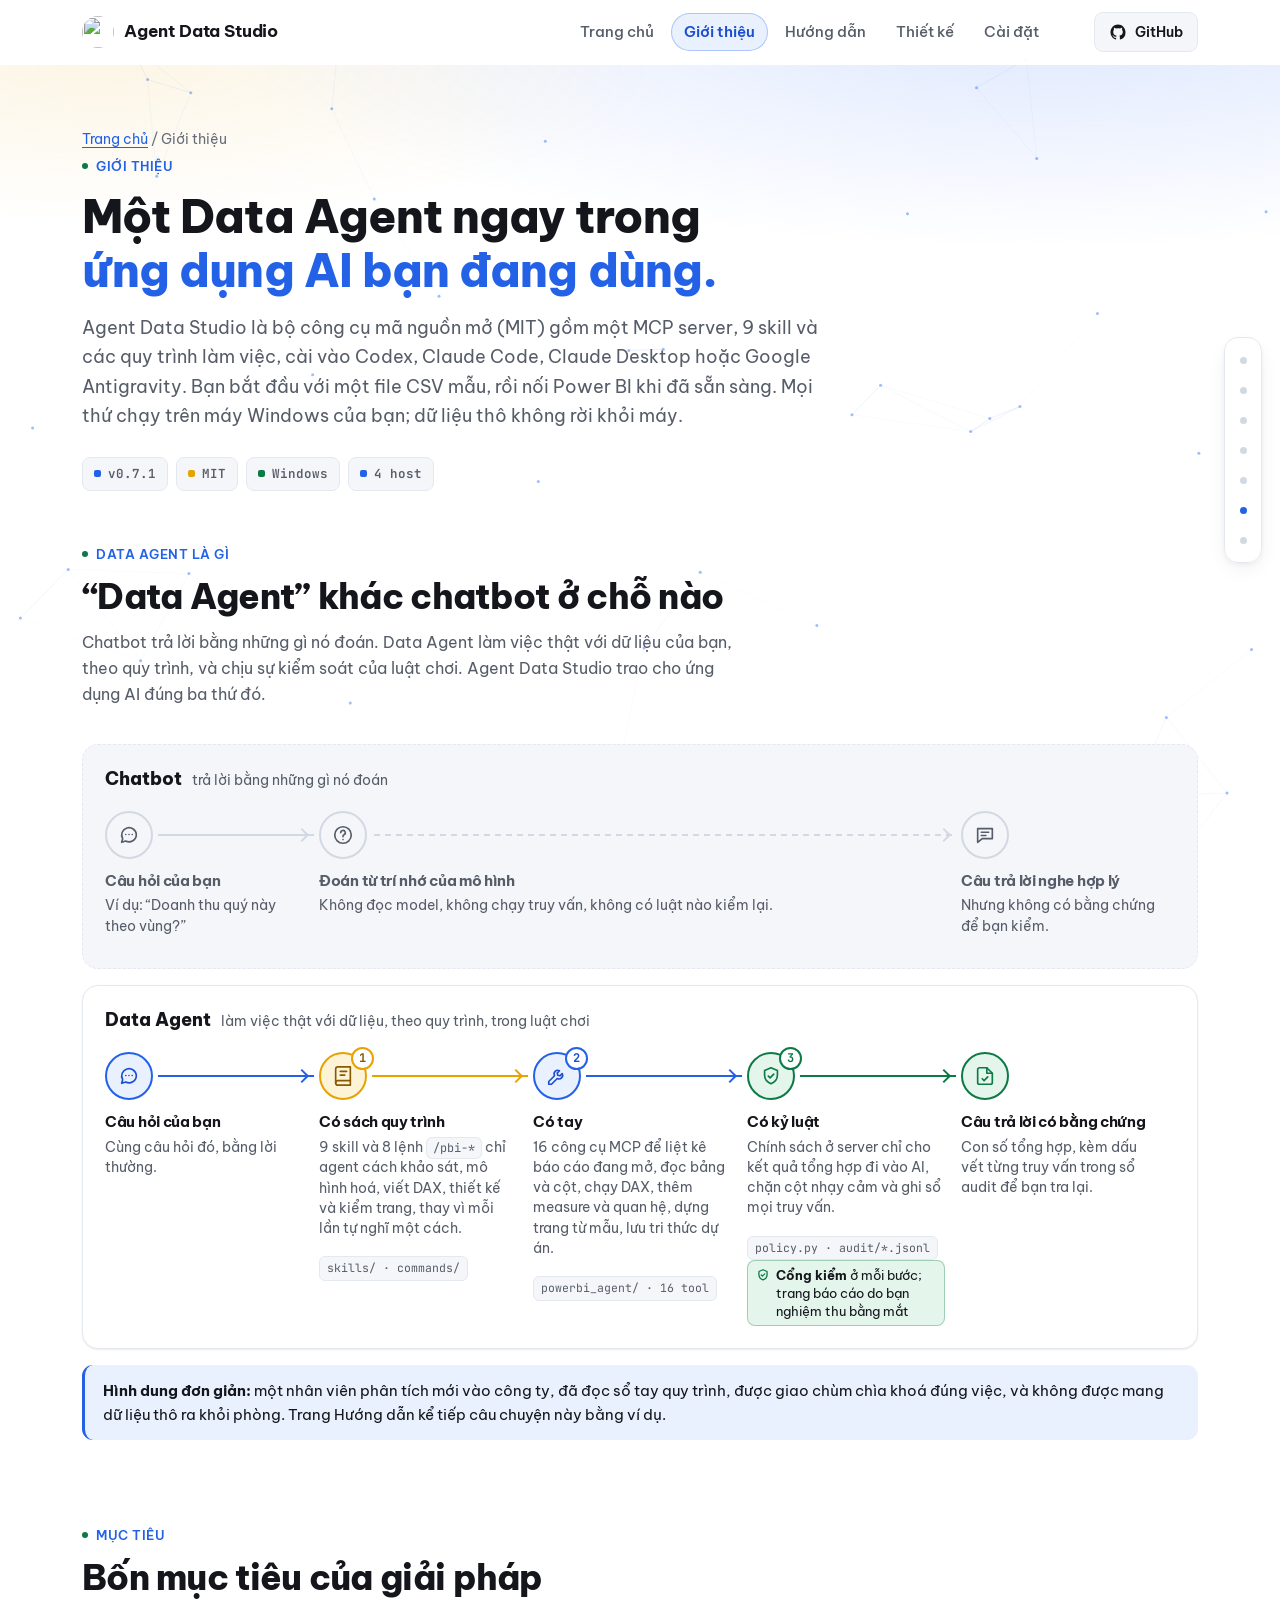
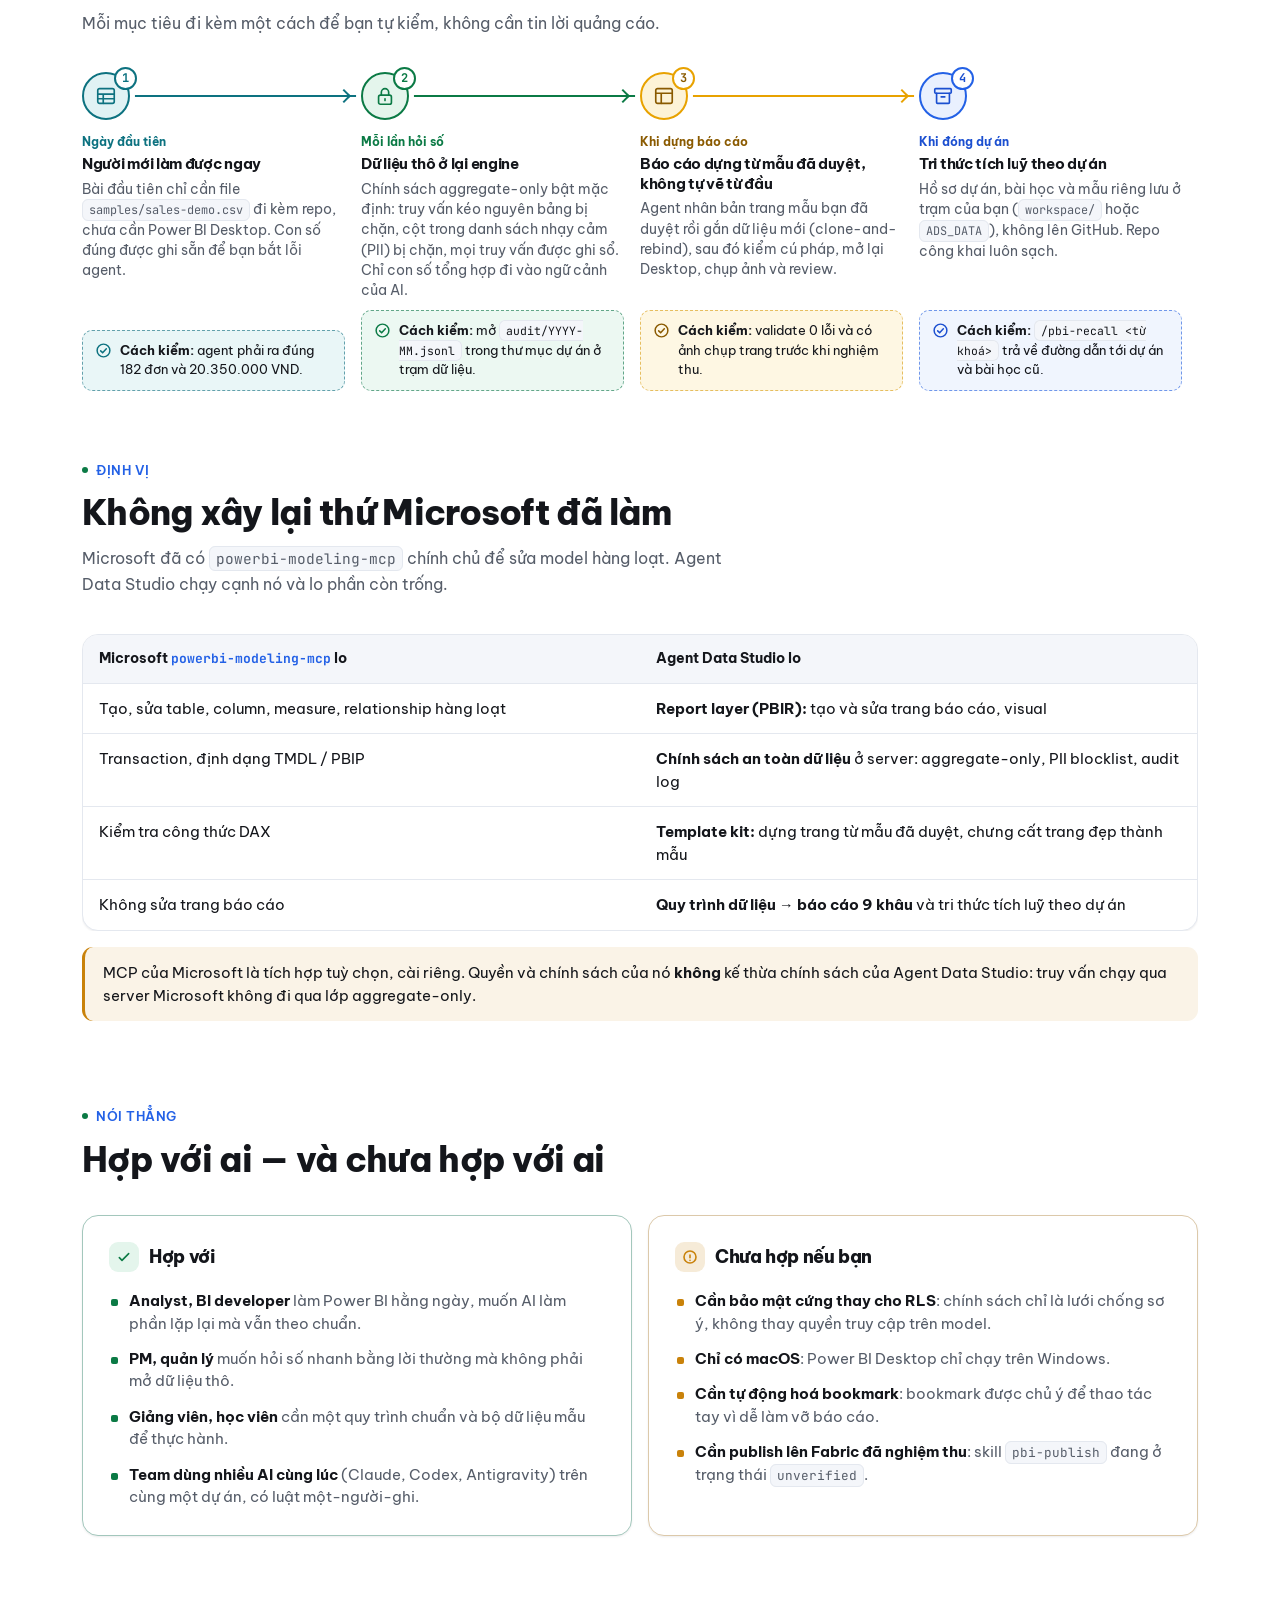
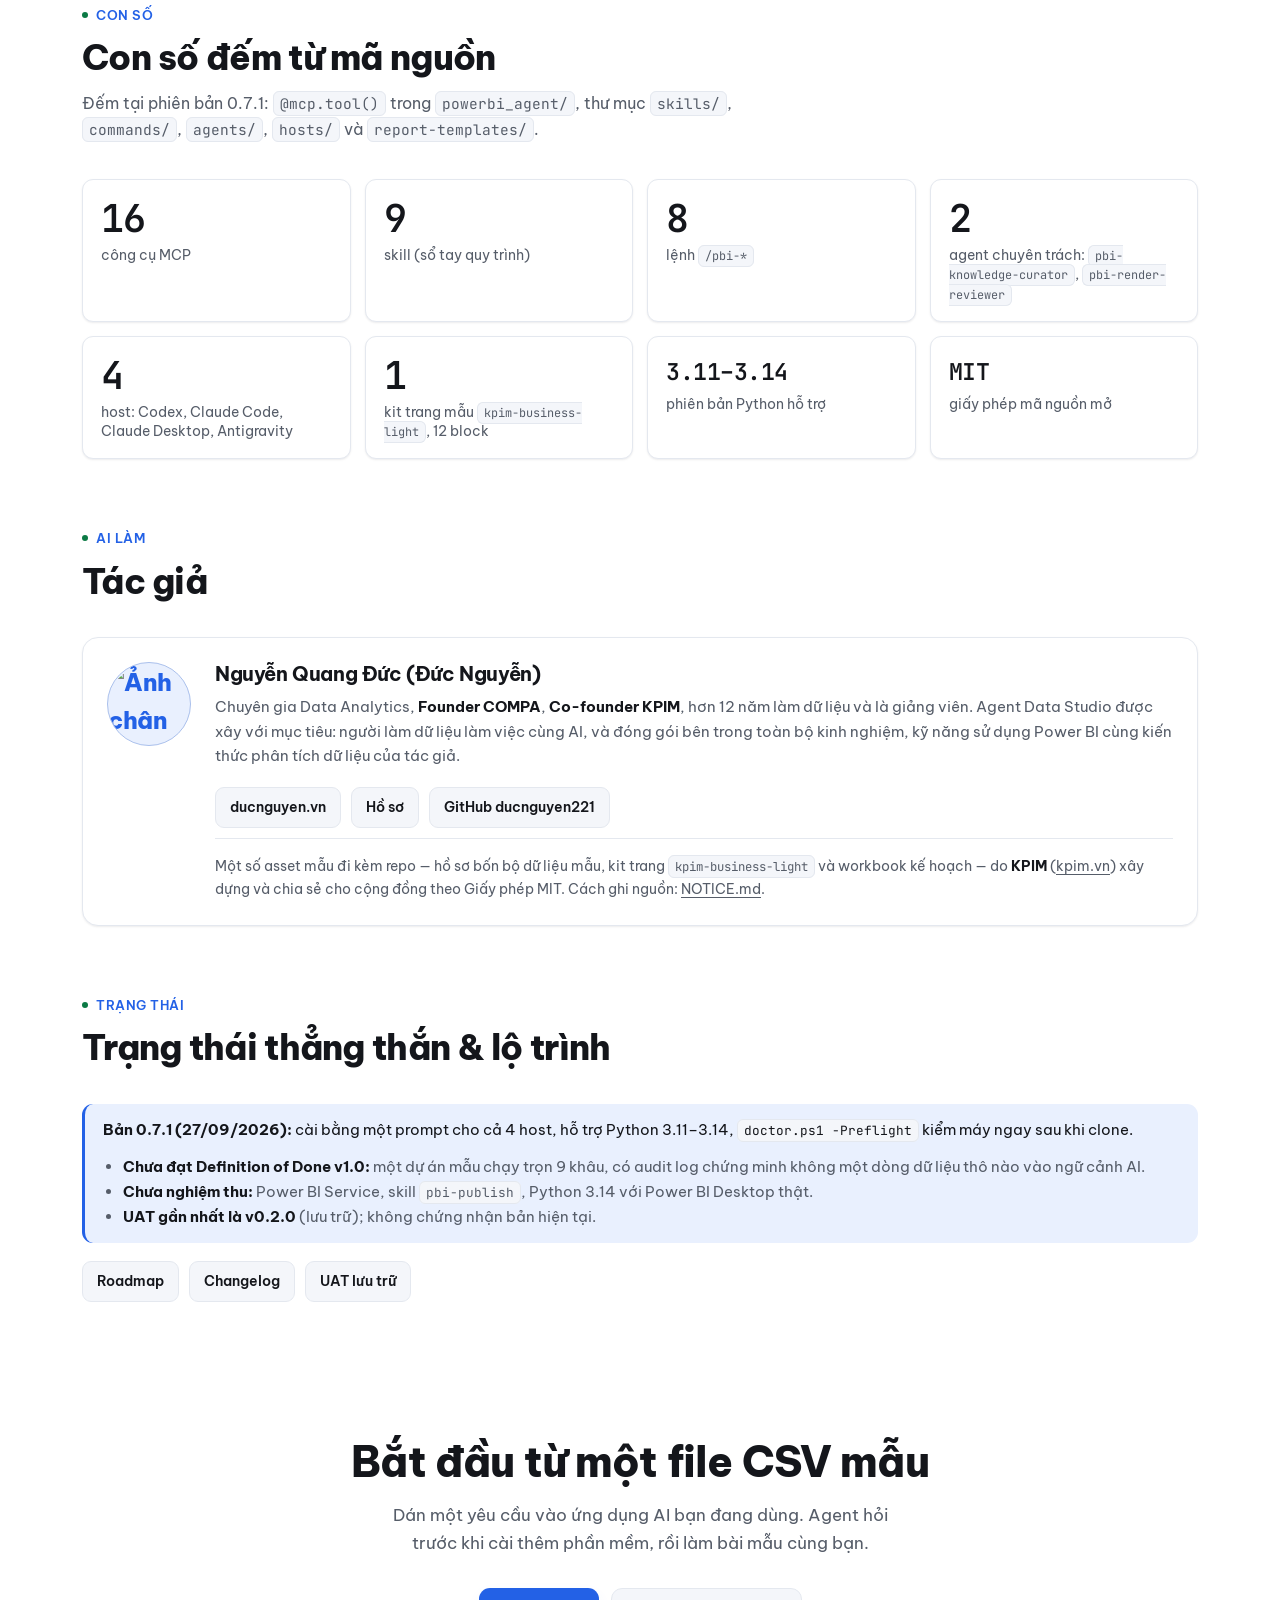
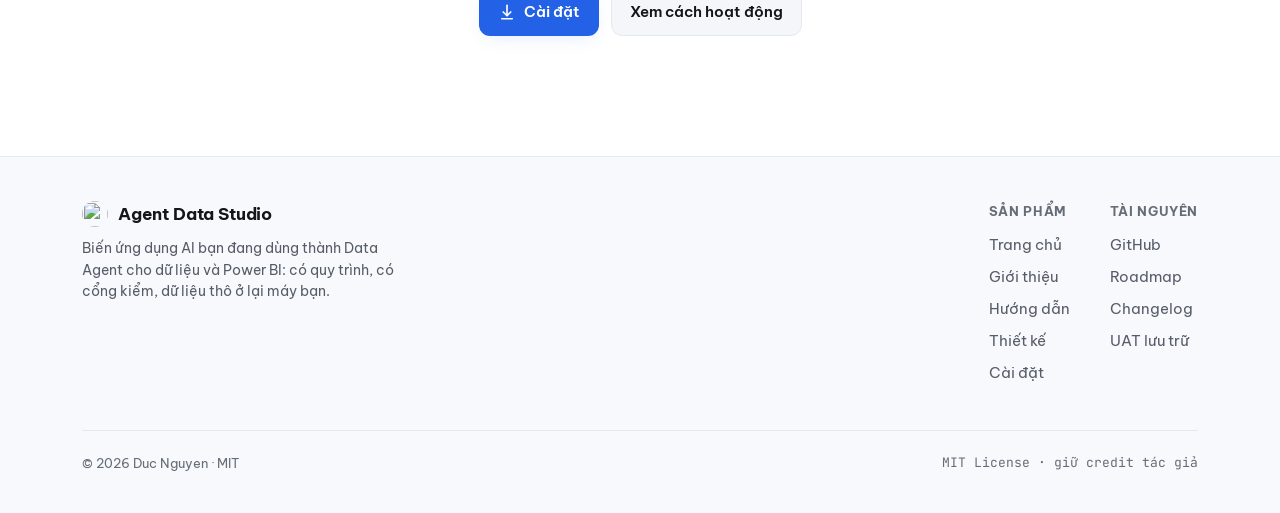
==== commit 920e32ed: "feat(site): infographic cho quy trình + nút Trang chủ, menu active dạng pill - Trang chủ: infographi" ====
--- a/docs/about/index.html
+++ b/docs/about/index.html
@@ -14,10 +14,8 @@
 <link rel="preconnect" href="https://fonts.googleapis.com">
 <link rel="preconnect" href="https://fonts.gstatic.com" crossorigin>
 <link href="https://fonts.googleapis.com/css2?family=Be+Vietnam+Pro:wght@400;500;600;700;800&family=JetBrains+Mono:wght@400;500;600&display=swap" rel="stylesheet">
-<link rel="stylesheet" href="../assets/site.css">
+<link rel="stylesheet" href="../assets/site.css?v=20260929">
 <style>
-  .how{display:block;margin-top:8px;font-size:12.5px;color:var(--faint)}
-  .how b{color:var(--muted);font-weight:600}
   .gap-tbl th{width:50%}
   .author{display:grid;grid-template-columns:auto minmax(0,1fr);gap:24px;align-items:start}
   .avatar{width:84px;height:84px;border-radius:50%;display:flex;align-items:center;justify-content:center;
@@ -36,12 +34,29 @@
 </head>
 <body>
 <canvas id="netbg" aria-hidden="true"></canvas>
+<!-- icon vẽ tay cho infographic (.ig-*): dùng bằng <svg class="ig-ico"><use href="#i-..."/></svg> -->
+<svg class="ig-sprite" aria-hidden="true" focusable="false" xmlns="http://www.w3.org/2000/svg">
+  <symbol id="i-chat" viewBox="0 0 24 24"><path d="M20 11.5a8 8 0 0 1-11.7 7.1L4 20l1.1-4A8 8 0 1 1 20 11.5Z"/><path d="M8.5 11.5h.01M12 11.5h.01M15.5 11.5h.01"/></symbol>
+  <symbol id="i-guess" viewBox="0 0 24 24"><circle cx="12" cy="12" r="9"/><path d="M9.5 9.5a2.5 2.5 0 1 1 3.5 2.3c-.6.3-1 .9-1 1.6v.4"/><path d="M12 17h.01"/></symbol>
+  <symbol id="i-bubble" viewBox="0 0 24 24"><path d="M4 5h16v11H9l-5 4Z"/><path d="M8 9h8M8 12.5h5"/></symbol>
+  <symbol id="i-book" viewBox="0 0 24 24"><path d="M4 19.5A2.5 2.5 0 0 1 6.5 17H20"/><path d="M6.5 2H20v20H6.5A2.5 2.5 0 0 1 4 19.5v-15A2.5 2.5 0 0 1 6.5 2Z"/><path d="M9 7h7M9 11h5"/></symbol>
+  <symbol id="i-tool" viewBox="0 0 24 24"><path d="M14.7 6.3a4 4 0 0 0-5.4 5.4L3 18v3h3l6.3-6.3a4 4 0 0 0 5.4-5.4l-2.5 2.5-2.4-.6-.6-2.4Z"/></symbol>
+  <symbol id="i-shield" viewBox="0 0 24 24"><path d="M12 3 5 6v5c0 4.3 2.9 7.8 7 9.5 4.1-1.7 7-5.2 7-9.5V6Z"/><path d="m9 12 2 2 4-4"/></symbol>
+  <symbol id="i-evidence" viewBox="0 0 24 24"><path d="M14 3H6a2 2 0 0 0-2 2v14a2 2 0 0 0 2 2h12a2 2 0 0 0 2-2V9Z"/><path d="M14 3v6h6"/><path d="m9 15 2 2 4-4"/></symbol>
+  <symbol id="i-check" viewBox="0 0 24 24"><circle cx="12" cy="12" r="9"/><path d="m8 12.5 2.8 2.8L16 9.5"/></symbol>
+  <symbol id="i-table" viewBox="0 0 24 24"><rect x="3" y="4" width="18" height="16" rx="2"/><path d="M3 10h18M3 15h18M9 10v10"/></symbol>
+  <symbol id="i-lock" viewBox="0 0 24 24"><rect x="5" y="11" width="14" height="10" rx="2"/><path d="M8 11V8a4 4 0 0 1 8 0v3"/><path d="M12 15v2"/></symbol>
+  <symbol id="i-layout" viewBox="0 0 24 24"><rect x="3" y="4" width="18" height="16" rx="2"/><path d="M3 9h18M9 9v11"/></symbol>
+  <symbol id="i-archive" viewBox="0 0 24 24"><rect x="3" y="4" width="18" height="5" rx="1"/><path d="M5 9v10a1 1 0 0 0 1 1h12a1 1 0 0 0 1-1V9"/><path d="M10 13h4"/></symbol>
+</svg>
+
 
 <a class="skip" href="#main">Bỏ qua điều hướng</a>
 <header class="site" id="siteHeader">
   <div class="wrap nav">
     <a class="brand" href="../"><img src="../assets/logo-128.png" alt="">Agent Data Studio</a>
     <nav class="nav-links" aria-label="Điều hướng chính">
+      <a href="../">Trang chủ</a>
       <a href="./" class="active" aria-current="page">Giới thiệu</a>
       <a href="../instruction/">Hướng dẫn</a>
       <a href="../architecture/">Thiết kế</a>
@@ -89,24 +104,33 @@
       <h2>“Data Agent” khác chatbot ở chỗ nào</h2>
       <p>Chatbot trả lời bằng những gì nó đoán. Data Agent làm việc thật với dữ liệu của bạn, theo quy trình, và chịu sự kiểm soát của luật chơi. Agent Data Studio trao cho ứng dụng AI đúng ba thứ đó.</p>
     </div>
-    <div class="grid-3 reveal">
-      <div class="card">
-        <div class="ficon"><svg viewBox="0 0 24 24" fill="none" stroke="currentColor" stroke-width="1.8" stroke-linecap="round" stroke-linejoin="round" aria-hidden="true"><path d="M14.7 6.3a4 4 0 0 0-5.4 5.4L3 18v3h3l6.3-6.3a4 4 0 0 0 5.4-5.4l-2.5 2.5-2.4-.6-.6-2.4Z"/></svg></div>
-        <h3>Có tay</h3>
-        <p>16 công cụ MCP để liệt kê báo cáo đang mở, đọc bảng và cột, chạy truy vấn DAX, thêm measure và quan hệ, dựng trang báo cáo từ mẫu, lưu tri thức dự án.</p>
-        <p><span class="kbd">powerbi_agent/ · 16 tool</span></p>
-      </div>
-      <div class="card">
-        <div class="ficon gold"><svg viewBox="0 0 24 24" fill="none" stroke="currentColor" stroke-width="1.8" stroke-linecap="round" stroke-linejoin="round" aria-hidden="true"><path d="M4 19.5A2.5 2.5 0 0 1 6.5 17H20"/><path d="M6.5 2H20v20H6.5A2.5 2.5 0 0 1 4 19.5v-15A2.5 2.5 0 0 1 6.5 2Z"/></svg></div>
-        <h3>Có sách quy trình</h3>
-        <p>9 skill và 8 lệnh <code class="inline">/pbi-*</code> dạy agent cách khảo sát nghiệp vụ, mô hình hoá, viết DAX, thiết kế và kiểm tra trang, thay vì mỗi lần tự nghĩ ra một cách khác.</p>
-        <p><span class="kbd">skills/ · commands/</span></p>
-      </div>
-      <div class="card">
-        <div class="ficon ok"><svg viewBox="0 0 24 24" fill="none" stroke="currentColor" stroke-width="1.8" stroke-linecap="round" stroke-linejoin="round" aria-hidden="true"><path d="M12 2 4 6v6c0 5 3.4 8.4 8 10 4.6-1.6 8-5 8-10V6Z"/><path d="m9 12 2 2 4-4"/></svg></div>
-        <h3>Có kỷ luật</h3>
-        <p>Chính sách ở tầng server chỉ cho kết quả tổng hợp đi vào AI, chặn cột nhạy cảm và ghi sổ mọi truy vấn. Mỗi bước có cổng kiểm; trang báo cáo do bạn nghiệm thu bằng mắt.</p>
-        <p><span class="kbd">policy.py · audit/*.jsonl</span></p>
+    <!-- Infographic: cùng một câu hỏi, chatbot đoán; Data Agent đi qua sách quy trình → công cụ → policy. -->
+    <div class="ig ig-vs reveal" role="group" aria-label="So sánh chatbot và Data Agent khi trả lời cùng một câu hỏi về số liệu">
+      <div class="ig-lane is-weak">
+        <p class="ig-lane-h"><b>Chatbot</b><span>trả lời bằng những gì nó đoán</span></p>
+        <ol class="ig-track ig-h">
+        <li class="ig-step c-mute" style="--i:0"><span class="ig-node"><svg class="ig-ico" aria-hidden="true"><use href="#i-chat"/></svg></span>
+          <div class="ig-body"><h3>Câu hỏi của bạn</h3><p>Ví dụ: “Doanh thu quý này theo vùng?”</p></div></li>
+        <li class="ig-step c-mute is-dash span3" style="--i:1"><span class="ig-node"><svg class="ig-ico" aria-hidden="true"><use href="#i-guess"/></svg></span>
+          <div class="ig-body"><h3>Đoán từ trí nhớ của mô hình</h3><p>Không đọc model, không chạy truy vấn, không có luật nào kiểm lại.</p></div></li>
+        <li class="ig-step c-mute" style="--i:2"><span class="ig-node"><svg class="ig-ico" aria-hidden="true"><use href="#i-bubble"/></svg></span>
+          <div class="ig-body"><h3>Câu trả lời nghe hợp lý</h3><p>Nhưng không có bằng chứng để bạn kiểm.</p></div></li>
+        </ol>
+      </div>
+      <div class="ig-lane">
+        <p class="ig-lane-h"><b>Data Agent</b><span>làm việc thật với dữ liệu, theo quy trình, trong luật chơi</span></p>
+        <ol class="ig-track ig-h">
+        <li class="ig-step c-acc" style="--i:0"><span class="ig-node"><svg class="ig-ico" aria-hidden="true"><use href="#i-chat"/></svg></span>
+          <div class="ig-body"><h3>Câu hỏi của bạn</h3><p>Cùng câu hỏi đó, bằng lời thường.</p></div></li>
+        <li class="ig-step c-gold" style="--i:1"><span class="ig-node"><svg class="ig-ico" aria-hidden="true"><use href="#i-book"/></svg><span class="ig-num">1</span></span>
+          <div class="ig-body"><h3>Có sách quy trình</h3><p>9 skill và 8 lệnh <code class="inline">/pbi-*</code> chỉ agent cách khảo sát, mô hình hoá, viết DAX, thiết kế và kiểm trang, thay vì mỗi lần tự nghĩ một cách.</p><span class="kbd">skills/ · commands/</span></div></li>
+        <li class="ig-step c-acc" style="--i:2"><span class="ig-node"><svg class="ig-ico" aria-hidden="true"><use href="#i-tool"/></svg><span class="ig-num">2</span></span>
+          <div class="ig-body"><h3>Có tay</h3><p>16 công cụ MCP để liệt kê báo cáo đang mở, đọc bảng và cột, chạy DAX, thêm measure và quan hệ, dựng trang từ mẫu, lưu tri thức dự án.</p><span class="kbd">powerbi_agent/ · 16 tool</span></div></li>
+        <li class="ig-step c-ok" style="--i:3"><span class="ig-node"><svg class="ig-ico" aria-hidden="true"><use href="#i-shield"/></svg><span class="ig-num">3</span></span>
+          <div class="ig-body"><h3>Có kỷ luật</h3><p>Chính sách ở server chỉ cho kết quả tổng hợp đi vào AI, chặn cột nhạy cảm và ghi sổ mọi truy vấn.</p><span class="kbd">policy.py · audit/*.jsonl</span><p class="ig-gate"><svg class="ig-ico" aria-hidden="true"><use href="#i-shield"/></svg><span><b>Cổng kiểm</b> ở mỗi bước; trang báo cáo do bạn nghiệm thu bằng mắt</span></p></div></li>
+        <li class="ig-step c-ok" style="--i:4"><span class="ig-node"><svg class="ig-ico" aria-hidden="true"><use href="#i-evidence"/></svg></span>
+          <div class="ig-body"><h3>Câu trả lời có bằng chứng</h3><p>Con số tổng hợp, kèm dấu vết từng truy vấn trong sổ audit để bạn tra lại.</p></div></li>
+        </ol>
       </div>
     </div>
     <div class="note reveal"><b>Hình dung đơn giản:</b> một nhân viên phân tích mới vào công ty, đã đọc sổ tay quy trình, được giao chùm chìa khoá đúng việc, và không được mang dữ liệu thô ra khỏi phòng. <a href="../instruction/">Trang Hướng dẫn</a> kể tiếp câu chuyện này bằng ví dụ.</div>
@@ -119,28 +143,17 @@
       <h2>Bốn mục tiêu của giải pháp</h2>
       <p>Mỗi mục tiêu đi kèm một cách để bạn tự kiểm, không cần tin lời quảng cáo.</p>
     </div>
-    <div class="layers reveal">
-      <div class="layer"><span class="lnum">01</span><div>
-        <h3>Người mới làm được ngay</h3>
-        <p>Bài đầu tiên chỉ cần file <code class="inline">samples/sales-demo.csv</code> đi kèm repo, chưa cần Power BI Desktop. Con số đúng được ghi sẵn để bạn bắt lỗi agent.</p>
-        <span class="how"><b>Cách kiểm:</b> agent phải ra đúng 182 đơn và 20.350.000 VND.</span>
-      </div></div>
-      <div class="layer"><span class="lnum">02</span><div>
-        <h3>Dữ liệu thô ở lại engine</h3>
-        <p>Chính sách aggregate-only bật mặc định: truy vấn kéo nguyên bảng bị chặn, cột trong danh sách nhạy cảm (PII) bị chặn, mọi truy vấn được ghi sổ. Chỉ con số tổng hợp đi vào ngữ cảnh của AI.</p>
-        <span class="how"><b>Cách kiểm:</b> mở <code class="inline">audit/YYYY-MM.jsonl</code> trong thư mục dự án ở trạm dữ liệu.</span>
-      </div></div>
-      <div class="layer"><span class="lnum">03</span><div>
-        <h3>Báo cáo dựng từ mẫu đã duyệt, không tự vẽ từ đầu</h3>
-        <p>Agent nhân bản trang mẫu bạn đã duyệt rồi gắn dữ liệu mới (clone-and-rebind), sau đó kiểm cú pháp, mở lại Desktop, chụp ảnh và review.</p>
-        <span class="how"><b>Cách kiểm:</b> validate 0 lỗi và có ảnh chụp trang trước khi nghiệm thu.</span>
-      </div></div>
-      <div class="layer"><span class="lnum">04</span><div>
-        <h3>Tri thức tích luỹ theo dự án</h3>
-        <p>Hồ sơ dự án, bài học và mẫu riêng lưu ở trạm của bạn (<code class="inline">workspace/</code> hoặc <code class="inline">ADS_DATA</code>), không lên GitHub. Repo công khai luôn sạch.</p>
-        <span class="how"><b>Cách kiểm:</b> <code class="inline">/pbi-recall &lt;từ khoá&gt;</code> trả về đường dẫn tới dự án và bài học cũ.</span>
-      </div></div>
-    </div>
+    <!-- Infographic: 4 mục tiêu xếp theo vòng đời dự án, mỗi mục tiêu kèm phiếu tự kiểm. -->
+    <ol class="ig ig-track ig-h ig-goals reveal" aria-label="Bốn mục tiêu, mỗi mục tiêu kèm cách tự kiểm">
+        <li class="ig-step c-teal" style="--i:0"><span class="ig-node"><svg class="ig-ico" aria-hidden="true"><use href="#i-table"/></svg><span class="ig-num">1</span></span>
+          <div class="ig-body"><span class="ig-stage">Ngày đầu tiên</span><h3>Người mới làm được ngay</h3><p>Bài đầu tiên chỉ cần file <code class="inline">samples/sales-demo.csv</code> đi kèm repo, chưa cần Power BI Desktop. Con số đúng được ghi sẵn để bạn bắt lỗi agent.</p><p class="ig-check"><svg class="ig-ico" aria-hidden="true"><use href="#i-check"/></svg><span><b>Cách kiểm:</b> agent phải ra đúng 182 đơn và 20.350.000 VND.</span></p></div></li>
+        <li class="ig-step c-ok" style="--i:1"><span class="ig-node"><svg class="ig-ico" aria-hidden="true"><use href="#i-lock"/></svg><span class="ig-num">2</span></span>
+          <div class="ig-body"><span class="ig-stage">Mỗi lần hỏi số</span><h3>Dữ liệu thô ở lại engine</h3><p>Chính sách aggregate-only bật mặc định: truy vấn kéo nguyên bảng bị chặn, cột trong danh sách nhạy cảm (PII) bị chặn, mọi truy vấn được ghi sổ. Chỉ con số tổng hợp đi vào ngữ cảnh của AI.</p><p class="ig-check"><svg class="ig-ico" aria-hidden="true"><use href="#i-check"/></svg><span><b>Cách kiểm:</b> mở <code class="inline">audit/YYYY-MM.jsonl</code> trong thư mục dự án ở trạm dữ liệu.</span></p></div></li>
+        <li class="ig-step c-gold" style="--i:2"><span class="ig-node"><svg class="ig-ico" aria-hidden="true"><use href="#i-layout"/></svg><span class="ig-num">3</span></span>
+          <div class="ig-body"><span class="ig-stage">Khi dựng báo cáo</span><h3>Báo cáo dựng từ mẫu đã duyệt, không tự vẽ từ đầu</h3><p>Agent nhân bản trang mẫu bạn đã duyệt rồi gắn dữ liệu mới (clone-and-rebind), sau đó kiểm cú pháp, mở lại Desktop, chụp ảnh và review.</p><p class="ig-check"><svg class="ig-ico" aria-hidden="true"><use href="#i-check"/></svg><span><b>Cách kiểm:</b> validate 0 lỗi và có ảnh chụp trang trước khi nghiệm thu.</span></p></div></li>
+        <li class="ig-step c-acc" style="--i:3"><span class="ig-node"><svg class="ig-ico" aria-hidden="true"><use href="#i-archive"/></svg><span class="ig-num">4</span></span>
+          <div class="ig-body"><span class="ig-stage">Khi đóng dự án</span><h3>Tri thức tích luỹ theo dự án</h3><p>Hồ sơ dự án, bài học và mẫu riêng lưu ở trạm của bạn (<code class="inline">workspace/</code> hoặc <code class="inline">ADS_DATA</code>), không lên GitHub. Repo công khai luôn sạch.</p><p class="ig-check"><svg class="ig-ico" aria-hidden="true"><use href="#i-check"/></svg><span><b>Cách kiểm:</b> <code class="inline">/pbi-recall &lt;từ khoá&gt;</code> trả về đường dẫn tới dự án và bài học cũ.</span></p></div></li>
+    </ol>
   </section>
 
   <!-- KHOẢNG TRỐNG -->
@@ -280,6 +293,7 @@
       <div class="foot-links">
         <div class="foot-col">
           <b>Sản phẩm</b>
+          <a href="../">Trang chủ</a>
           <a href="../about/">Giới thiệu</a>
           <a href="../instruction/">Hướng dẫn</a>
           <a href="../architecture/">Thiết kế</a>
@@ -300,6 +314,6 @@
     </div>
   </div>
 </footer>
-<script src="../assets/site.js"></script>
+<script src="../assets/site.js?v=20260929"></script>
 </body>
 </html>
--- a/docs/assets/site.css
+++ b/docs/assets/site.css
@@ -4,6 +4,7 @@
   --border:#e4e8ef; --border-strong:#d3d9e3; --text:#14161b; --muted:#565d69; --faint:#666c78;
   --accent:#2361e6; --accent-ink:#1b4fd0; --accent-weak:#e9f0fe; --accent-glow:rgba(47,109,246,.16);
   --gold:#e8a200; --gold-weak:#fdf3d7;
+  --gold-ink:#8a5a00; --teal:#0d7280; --teal-weak:#e0f2f4;
   --ok:#0b7a45; --ok-weak:#e4f5ec; --warn:#c9820a; --danger:#bb3645; --danger-weak:#fdecee;
   --code-bg:#0f1116; --code-text:#e8ebf1; --code-border:#20242e;
   --radius:16px; --radius-sm:11px;
@@ -20,6 +21,7 @@
     --border:#282c34; --border-strong:#343a44; --text:#e9ebef; --muted:#a4abb6; --faint:#8d949f;
     --accent:#5b8cff; --accent-ink:#8fb0ff; --accent-weak:#182338; --accent-glow:rgba(91,140,255,.20);
     --gold:#f2c811; --gold-weak:#2b2410;
+    --gold-ink:#f2c811; --teal:#3cc4d4; --teal-weak:#10262a;
     --ok:#3ec38a; --ok-weak:#12271d; --warn:#e0a032; --danger:#ef6d79; --danger-weak:#2c161a;
     --code-bg:#0a0c10; --code-text:#e4e8f0; --code-border:#20242e;
     --shadow-sm:0 1px 2px rgba(0,0,0,.4);
@@ -57,13 +59,21 @@
 .nav{display:flex;align-items:center;gap:20px;height:64px}
 .brand{display:flex;align-items:center;gap:10px;font-weight:700;font-size:17px;letter-spacing:-.01em}
 .brand img{width:32px;height:32px;border-radius:50%;display:block}
-.nav-links{display:flex;gap:24px;margin-left:auto}
-.nav-links a{font-size:14.5px;font-weight:500;color:var(--muted);transition:color .18s}
-.nav-links a:hover,.nav-links a.active{color:var(--text)}
-.nav-links a.active{color:var(--accent);font-weight:600}
+.nav-links{display:flex;gap:4px;margin-left:auto}
+/* mục menu dạng "pill": trang đang xem có nền màu nhấn, mục khác chỉ hiện nền khi hover */
+.nav-links a{font-size:14.5px;font-weight:500;color:var(--muted);padding:7px 13px;border-radius:999px;
+  transition:color .18s,background-color .18s,box-shadow .18s}
+.nav-links a:hover{color:var(--text);background:var(--surface-2)}
+.nav-links a.active{color:var(--accent-ink);background:var(--accent-weak);font-weight:600;
+  box-shadow:inset 0 0 0 1px color-mix(in srgb,var(--accent) 30%,transparent)}
+.nav-links a:focus-visible{outline:2px solid var(--accent);outline-offset:1px}
 .nav .gh{margin-left:20px}
-@media (max-width:860px){.nav-links{gap:14px}.nav-links a{font-size:13px}.nav .gh span{display:none}}
-@media (max-width:560px){.brand{font-size:14.5px;gap:7px}.brand img{width:26px;height:26px}.nav{gap:10px;height:56px}.nav-links{gap:9px}.nav-links a{font-size:12px}}
+@media (max-width:860px){.nav-links{gap:2px}.nav-links a{font-size:13px;padding:6px 10px}.nav .gh span{display:none}}
+@media (max-width:560px){.brand{font-size:14.5px;gap:7px}.brand img{width:26px;height:26px}.nav{gap:10px;height:56px}.nav-links{gap:2px}.nav-links a{font-size:12.5px;padding:6px 10px}}
+/* site.js gắn fade-l / fade-r khi menu bị cuộn ngang: mờ mép để người dùng biết còn mục bị che */
+.nav-links.fade-r{-webkit-mask-image:linear-gradient(90deg,#000 82%,transparent);mask-image:linear-gradient(90deg,#000 82%,transparent)}
+.nav-links.fade-l{-webkit-mask-image:linear-gradient(90deg,transparent,#000 18%);mask-image:linear-gradient(90deg,transparent,#000 18%)}
+.nav-links.fade-l.fade-r{-webkit-mask-image:linear-gradient(90deg,transparent,#000 18%,#000 82%,transparent);mask-image:linear-gradient(90deg,transparent,#000 18%,#000 82%,transparent)}
 @media (max-width:720px){header.site .brand{font-size:0;gap:0;flex:none;max-width:30px;overflow:hidden;white-space:nowrap}header.site .brand img{width:30px;height:30px;flex:none}}
 @media (max-width:560px){.nav-links{margin-left:auto}.nav .gh,.langsel{display:none}}
 /* menu không bao giờ bị ẩn; màn quá hẹp thì cuộn ngang trong thanh menu thay vì tràn trang */
@@ -349,6 +359,185 @@
 .faq summary{cursor:pointer;font-weight:600}
 .faq details p{margin-top:8px;color:var(--muted);font-size:14.5px;line-height:1.65}
 
+/* ===== infographic (.ig-*): quy trình / cấu trúc bằng HTML + SVG inline =====
+   Chữ là HTML thật; SVG chỉ vẽ icon và mũi tên, mọi màu lấy từ token nên hợp dark mode.
+   Màu nhóm đặt bằng class c-* → biến --c (nét, viền), --cw (nền nhạt), --ci (chữ đạt tương phản). */
+.c-teal{--c:var(--teal);--cw:var(--teal-weak);--ci:var(--teal)}
+.c-acc{--c:var(--accent);--cw:var(--accent-weak);--ci:var(--accent-ink)}
+.c-gold{--c:var(--gold);--cw:var(--gold-weak);--ci:var(--gold-ink)}
+.c-ok{--c:var(--ok);--cw:var(--ok-weak);--ci:var(--ok)}
+.c-mute{--c:var(--border-strong);--cw:var(--surface-2);--ci:var(--muted)}
+.ig-sprite{position:absolute;width:0;height:0;overflow:hidden}
+.ig-ico{width:22px;height:22px;flex:none;fill:none;stroke:currentColor;stroke-width:1.8;stroke-linecap:round;stroke-linejoin:round}
+.ig{--c:var(--accent);--cw:var(--accent-weak);--ci:var(--accent-ink)}
+.ig-title{font-size:1.05rem;font-weight:700;margin:0 0 18px;display:flex;align-items:center;gap:10px}
+.ig-title::after{content:"";flex:1;height:1px;background:var(--border)}
+
+/* nút tròn có icon + số bước */
+.ig-node{position:relative;z-index:1;width:48px;height:48px;border-radius:50%;display:flex;align-items:center;justify-content:center;
+  background:var(--cw);color:var(--ci);border:2px solid var(--c);box-shadow:0 0 0 5px var(--ig-ring,var(--bg))}
+.ig-num{position:absolute;top:-7px;right:-9px;min-width:23px;height:23px;padding:0 5px;border-radius:999px;
+  background:var(--surface);border:2px solid var(--c);color:var(--ci);font:700 12px/19px var(--mono);text-align:center}
+.ig-body{min-width:0;padding-top:12px}
+.ig-body h3,.ig-body h4{font-size:15px;font-weight:700;line-height:1.3;margin:0}
+.ig-body p{margin-top:5px;font-size:13.5px;color:var(--muted);line-height:1.5}
+.ig-body p b{color:var(--text)}
+.ig-body .kbd{font-size:11.5px;padding:2px 7px;margin-top:8px}
+.ig-body code.inline{overflow-wrap:anywhere}
+.ig-body > .kbd{display:inline-block;align-self:flex-start}
+.ig-stage{display:block;font-size:12px;font-weight:700;color:var(--ci);margin-bottom:3px}
+
+/* cổng kiểm: luôn màu xanh "đạt" + khiên, để mắt nhận ra ngay chỗ phải có bằng chứng */
+.ig-gate,.ig-body .ig-gate{display:flex;gap:6px;align-items:flex-start;margin-top:9px;font-size:12.5px;line-height:1.45;color:var(--text);
+  background:var(--ok-weak);border:1px solid color-mix(in srgb,var(--ok) 32%,transparent);border-radius:8px;padding:5px 8px;width:fit-content;max-width:100%}
+.ig-gate svg{width:14px;height:14px;margin-top:2px;color:var(--ok);stroke-width:2.2}
+.ig-gate b{color:var(--ok)}
+.ig-badge{display:inline-flex;align-items:center;gap:5px;font-size:11.5px;font-weight:700;color:var(--ok);background:var(--ok-weak);
+  border:1px solid color-mix(in srgb,var(--ok) 32%,transparent);border-radius:999px;padding:2px 9px;vertical-align:2px;margin-left:6px;white-space:nowrap}
+.ig-badge svg{width:12px;height:12px;stroke-width:2.4}
+
+/* track: mặc định DỌC (mobile-first); thêm .ig-h để nằm NGANG trên màn rộng */
+.ig-track{list-style:none;margin:0;padding:0;display:grid}
+.ig-step{position:relative;display:grid;grid-template-columns:48px minmax(0,1fr);column-gap:16px;padding-bottom:26px;min-width:0}
+.ig-step:last-child{padding-bottom:0}
+.ig-step::before{content:"";position:absolute;left:23px;top:0;bottom:0;width:2px;background:var(--c)}
+.ig-step:first-child::before{top:24px}
+.ig-step:last-child::before{bottom:auto;height:24px}
+.ig-step:only-child::before{display:none}
+.ig-step:not(:last-child)::after{content:"";position:absolute;left:20px;bottom:9px;width:8px;height:8px;
+  border-right:2px solid var(--c);border-bottom:2px solid var(--c);transform:rotate(45deg)}
+.ig-step.is-dash::before{background:repeating-linear-gradient(180deg,var(--c) 0 6px,transparent 6px 11px)}
+@media (min-width:1080px){
+  .ig-h{grid-auto-flow:column;grid-auto-columns:minmax(0,1fr)}
+  .ig-h > .ig-step{display:block;padding:0 16px 0 0}
+  .ig-h > .ig-step::before{top:23px;bottom:auto;left:0;right:0;width:auto;height:2px}
+  .ig-h > .ig-step:first-child::before{left:24px}
+  .ig-h > .ig-step:last-child::before{right:calc(100% - 24px)}
+  .ig-h > .ig-step:not(:last-child)::after{left:auto;bottom:auto;top:19px;right:12px;border:0;
+    border-top:2px solid var(--c);border-right:2px solid var(--c)}
+  .ig-h > .ig-step.is-dash::before{background:repeating-linear-gradient(90deg,var(--c) 0 6px,transparent 6px 11px)}
+  .ig-h > .ig-step.span3{grid-column:span 3}
+  /* các cột cao bằng nhau: cổng kiểm / phiếu kiểm luôn nằm thành một hàng ở đáy */
+  .ig-h > .ig-step{display:flex;flex-direction:column}
+  .ig-h > .ig-step > .ig-node{align-self:flex-start}
+  .ig-h .ig-body{flex:1;display:flex;flex-direction:column}
+  .ig-h .ig-body > p:not(.ig-gate):not(.ig-check){margin-bottom:10px}
+  .ig-h .ig-body > .ig-gate,.ig-h .ig-body > .ig-check{margin-top:auto;width:100%}
+}
+
+/* chín khâu: 4 giai đoạn nối liền một đường; 2 cột giai đoạn ở màn vừa, 1 cột ở mobile */
+.ig-pipe{list-style:none;margin:0;padding:0;display:grid;grid-template-columns:repeat(2,minmax(0,1fr));gap:34px 40px}
+.ig-phase{min-width:0}
+.ig-phase-h{display:flex;align-items:baseline;gap:8px;flex-wrap:wrap;border-top:3px solid var(--c);padding-top:10px;margin:0 0 18px}
+.ig-phase-h b{font-size:15px;color:var(--ci)}
+.ig-phase-h span{font:600 12px var(--mono);color:var(--faint)}
+@media (max-width:699px){.ig-pipe{grid-template-columns:1fr;gap:30px}}
+@media (min-width:1080px){
+  .ig-pipe{grid-template-columns:2fr 3fr 3fr 1fr;gap:0}
+  .ig-pipe > .ig-phase{display:flex;flex-direction:column}
+  .ig-pipe > .ig-phase > .ig-track{flex:1}
+  .ig-phase:not(:last-child) .ig-phase-h{margin-right:16px}
+  .ig-pipe .ig-phase:not(:first-child) .ig-h > .ig-step:first-child::before{left:0}
+  .ig-pipe .ig-phase:not(:last-child) .ig-h > .ig-step:last-child::before{right:0}
+  .ig-pipe .ig-phase:not(:last-child) .ig-h > .ig-step:last-child::after{content:"";position:absolute;top:19px;right:12px;
+    width:8px;height:8px;border-top:2px solid var(--c);border-right:2px solid var(--c);transform:rotate(45deg)}
+}
+.ig-notes{display:grid;grid-template-columns:repeat(3,minmax(0,1fr));gap:12px;margin-top:30px}
+.ig-note{display:flex;gap:10px;align-items:flex-start;font-size:13.5px;line-height:1.5;color:var(--muted);
+  background:var(--surface-2);border:1px solid var(--border);border-radius:var(--radius-sm);padding:12px 14px}
+.ig-note b{color:var(--text)}
+.ig-note .ig-ico{width:18px;height:18px;color:var(--ci);margin-top:1px}
+@media (max-width:860px){.ig-notes{grid-template-columns:1fr}}
+
+/* chồng tầng: yêu cầu đi xuống qua từng tầng, số tổng hợp đi lên; tầng giao Microsoft đi làn riêng */
+.ig-stack{display:grid;grid-template-columns:minmax(0,1fr) minmax(230px,300px);column-gap:28px;max-width:1000px;
+  grid-template-areas:"host host" "down side" "tiers side" "up side" "pbi pbi"}
+.ig-end{display:flex;gap:14px;align-items:center;padding:13px 18px;border-radius:var(--radius-sm);
+  background:var(--surface-2);border:1px solid var(--border-strong)}
+.ig-end .ig-ico{color:var(--text)}
+.ig-end b{display:block;font-size:15px}
+.ig-end span{display:block;font-size:13px;color:var(--muted);line-height:1.45}
+.ig-host{grid-area:host}
+.ig-pbi{grid-area:pbi}
+.ig-flow{display:flex;align-items:center;gap:10px;height:46px;padding-left:29px;font-size:12.5px;font-weight:600}
+.ig-flow svg{width:32px;height:46px;flex:none;fill:none;stroke-width:2;stroke-linecap:round;stroke-linejoin:round}
+.ig-flow .dn{stroke:var(--accent)}
+.ig-flow .up{stroke:var(--ok)}
+.ig-flow .l-dn{color:var(--accent-ink)}
+.ig-flow .l-up{color:var(--ok)}
+.ig-flow.f-down{grid-area:down}
+.ig-flow.f-up{grid-area:up}
+.ig-tiers{grid-area:tiers;list-style:none;margin:0;padding:0;display:flex;flex-direction:column;gap:18px}
+.ig-tier{position:relative;display:grid;grid-template-columns:48px minmax(0,1fr);gap:16px;align-items:start;
+  background:var(--surface);border:1px solid var(--border);border-left:3px solid var(--c);border-radius:var(--radius-sm);
+  padding:16px 18px;box-shadow:var(--shadow-sm);--ig-ring:transparent}
+.ig-tiers .ig-tier + .ig-tier::before{content:"";position:absolute;left:41px;top:-19px;height:18px;width:2px;background:var(--border-strong)}
+.ig-tier .ig-body{padding-top:2px}
+.ig-tier h4{font-size:15.5px}
+.ig-tcode{font:700 12px var(--mono);color:var(--ci);margin-right:6px}
+.ig-side{grid-area:side;display:flex;flex-direction:column}
+.ig-side::before,.ig-side::after{content:"";flex:1;min-height:18px;width:0;align-self:center;border-left:2px dashed var(--border-strong)}
+.ig-side .ig-tier{border-style:dashed;border-left:3px dashed var(--c);box-shadow:none;background:color-mix(in srgb,var(--surface-2) 60%,transparent)}
+.ig-side .ig-body .ig-warn{display:flex;gap:7px;margin-top:9px;font-size:12.5px;line-height:1.45;color:var(--text)}
+.ig-side .ig-warn svg{width:15px;height:15px;flex:none;color:var(--warn);margin-top:2px;stroke-width:2.2}
+@media (max-width:760px){
+  .ig-stack{grid-template-columns:1fr;grid-template-areas:"host" "down" "tiers" "up" "pbi" "side"}
+  .ig-side{margin-top:22px}
+  .ig-side::before,.ig-side::after{display:none}
+  .ig-tier{grid-template-columns:40px minmax(0,1fr);gap:12px;padding:14px}
+  .ig-tier .ig-node{width:40px;height:40px}
+  .ig-tiers .ig-tier + .ig-tier::before{left:33px}
+  .ig-flow{padding-left:21px;height:auto;min-height:46px;flex-wrap:wrap;row-gap:0}
+  .ig-flow span{flex:1 1 auto}
+}
+
+/* hai làn so sánh: chatbot (mờ, nét đứt) và Data Agent */
+.ig-vs{display:flex;flex-direction:column;gap:16px}
+.ig-lane{border:1px solid var(--border);border-radius:var(--radius);background:var(--surface);padding:20px 22px 22px;
+  box-shadow:var(--shadow-sm);--ig-ring:var(--surface)}
+.ig-lane.is-weak{background:var(--surface-2);border-style:dashed;box-shadow:none;--ig-ring:var(--surface-2)}
+.ig-lane-h{display:flex;align-items:baseline;gap:10px;flex-wrap:wrap;margin:0 0 18px}
+.ig-lane-h b{font-size:1.1rem;font-weight:800}
+.ig-lane-h span{font-size:14px;color:var(--muted)}
+@media (max-width:560px){.ig-lane{padding:16px 16px 18px}}
+.ig-lane.is-weak .ig-body h3{color:var(--muted)}
+
+/* mục tiêu + cách tự kiểm: phiếu kiểm luôn nằm đáy cột */
+.ig-check,.ig-body .ig-check{display:flex;gap:8px;align-items:flex-start;margin-top:14px;padding:10px 12px;border-radius:10px;font-size:13px;line-height:1.5;
+  color:var(--text);border:1px dashed color-mix(in srgb,var(--c) 60%,var(--border));background:color-mix(in srgb,var(--cw) 70%,var(--surface))}
+.ig-check svg{width:17px;height:17px;flex:none;color:var(--ci);margin-top:1px;stroke-width:2.1}
+.ig-check b{color:var(--ci)}
+
+/* vòng tính năng: chip nối nhau + mũi tên quay lại */
+.ig-loop{list-style:none;margin:0 0 26px;padding:0;display:flex;flex-wrap:wrap;align-items:center;gap:8px 6px}
+.ig-loop li{display:inline-flex;align-items:center;gap:6px}
+.ig-loop li + li::before{content:"";width:14px;height:2px;background:var(--border-strong);margin-right:4px}
+.ig-tag{display:inline-flex;align-items:center;gap:6px;font-size:13px;font-weight:700;color:var(--ci);background:var(--cw);
+  border:1px solid color-mix(in srgb,var(--c) 35%,transparent);border-radius:999px;padding:4px 11px}
+.ig-tag .ig-ico{width:15px;height:15px;stroke-width:2}
+.ig-loop .ig-back{font-size:13px;color:var(--muted);display:inline-flex;align-items:center;gap:6px}
+.ig-loop .ig-back .ig-ico{width:17px;height:17px;color:var(--muted)}
+.feat .ig-tag{font-size:11.5px;padding:2px 9px;margin-bottom:12px}
+
+/* hành trình dọc (một cột) */
+.ig-journey{--ig-ring:var(--surface)}
+.ig-next{display:flex;gap:10px;align-items:center;margin-top:18px;padding-top:14px;border-top:1px dashed var(--border-strong);font-size:13.5px;color:var(--muted)}
+.ig-next .ig-ico{width:18px;height:18px}
+
+/* chuyển động: vẽ đường nối rồi hiện nút, chỉ khi site.js đã chạy và người dùng không tắt chuyển động */
+@media (prefers-reduced-motion:no-preference){
+  html.js .ig.reveal .ig-step::before{transform:scaleY(0);transform-origin:top;
+    transition:transform .5s cubic-bezier(.16,1,.3,1) calc(var(--i,0) * 90ms + 120ms)}
+  html.js .ig.reveal .ig-step .ig-node{opacity:0;transform:scale(.6);
+    transition:opacity .3s ease calc(var(--i,0) * 90ms),transform .45s cubic-bezier(.34,1.56,.64,1) calc(var(--i,0) * 90ms)}
+  html.js .ig.reveal.in .ig-step::before{transform:none}
+  html.js .ig.reveal.in .ig-step .ig-node{opacity:1;transform:none}
+}
+@media (prefers-reduced-motion:no-preference) and (min-width:1080px){
+  html.js .ig.reveal .ig-h > .ig-step::before{transform:scaleX(0);transform-origin:left}
+  html.js .ig.reveal.in .ig-h > .ig-step::before{transform:none}
+}
+
 /* ===== i18n language toggle ===== */
 html[data-lang="vi"] [data-i18n="en"]{display:none}
 html[data-lang="en"] [data-i18n="vi"]{display:none}
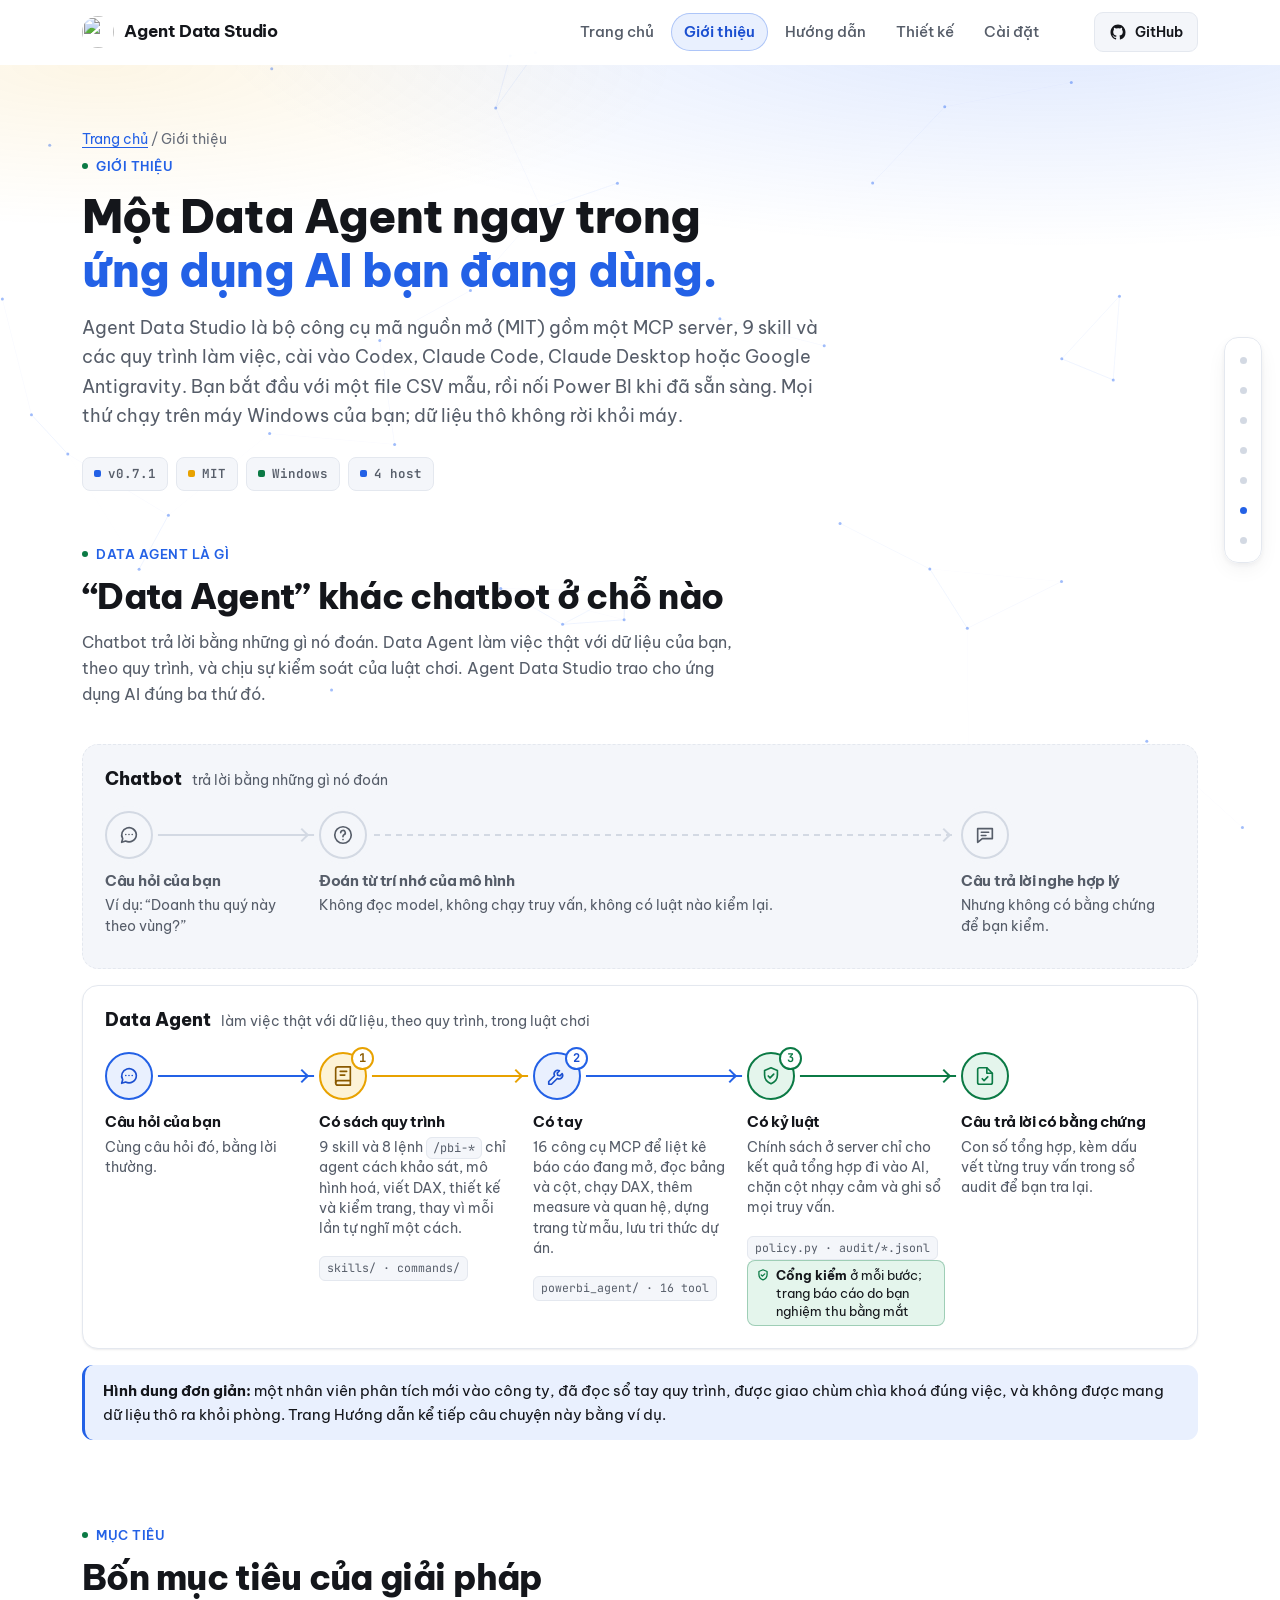
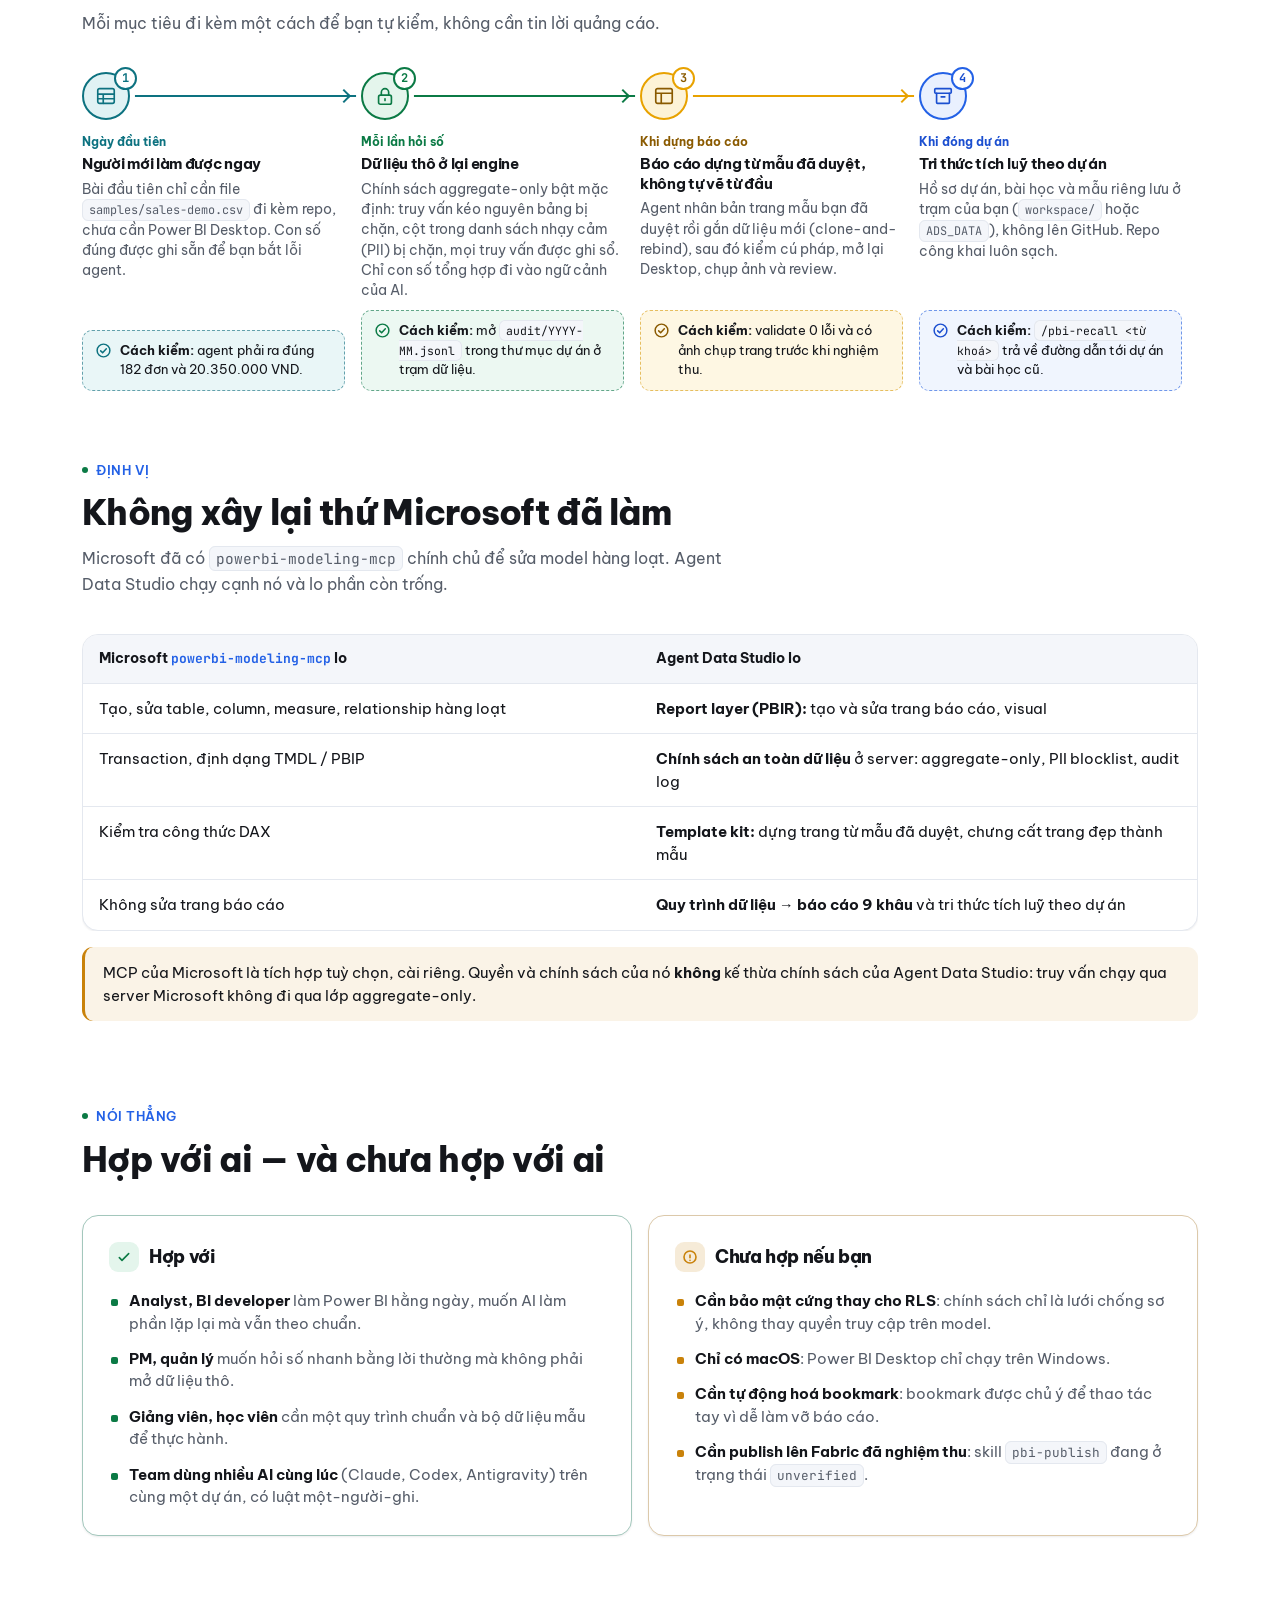
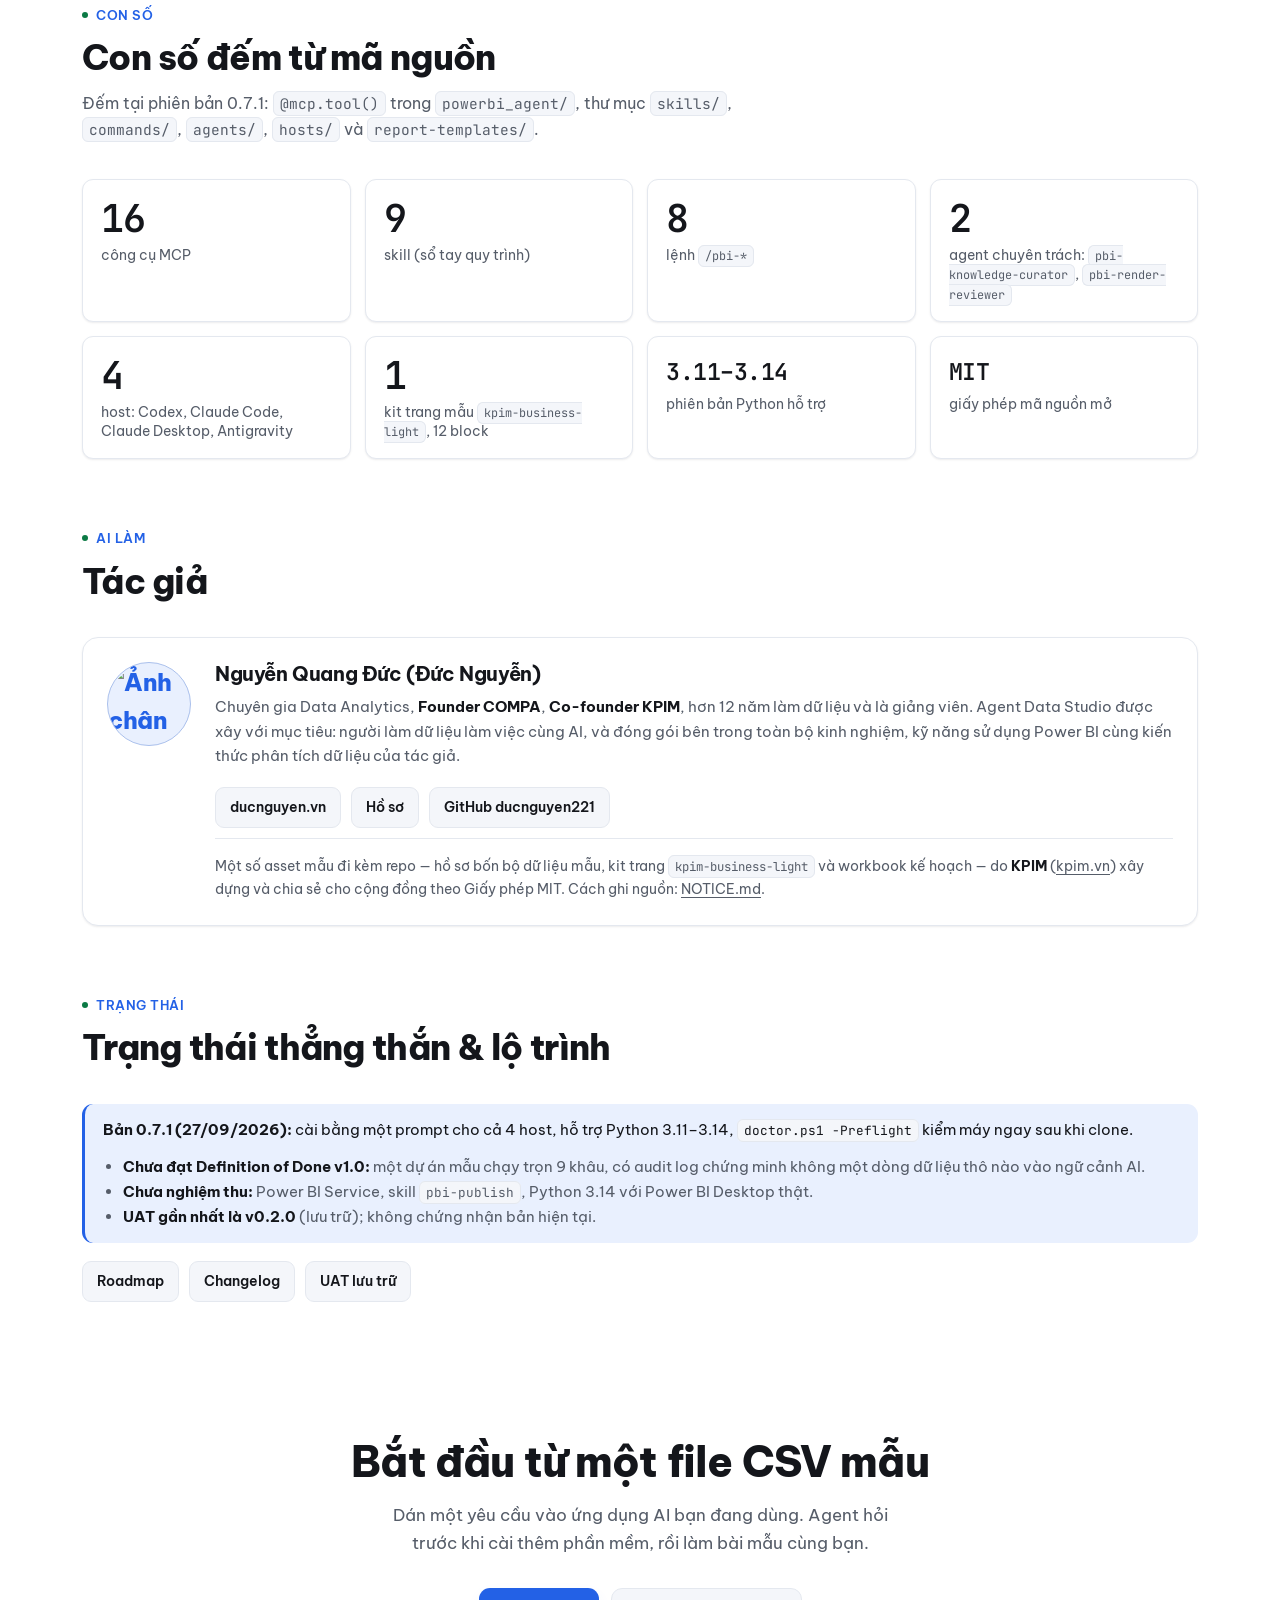
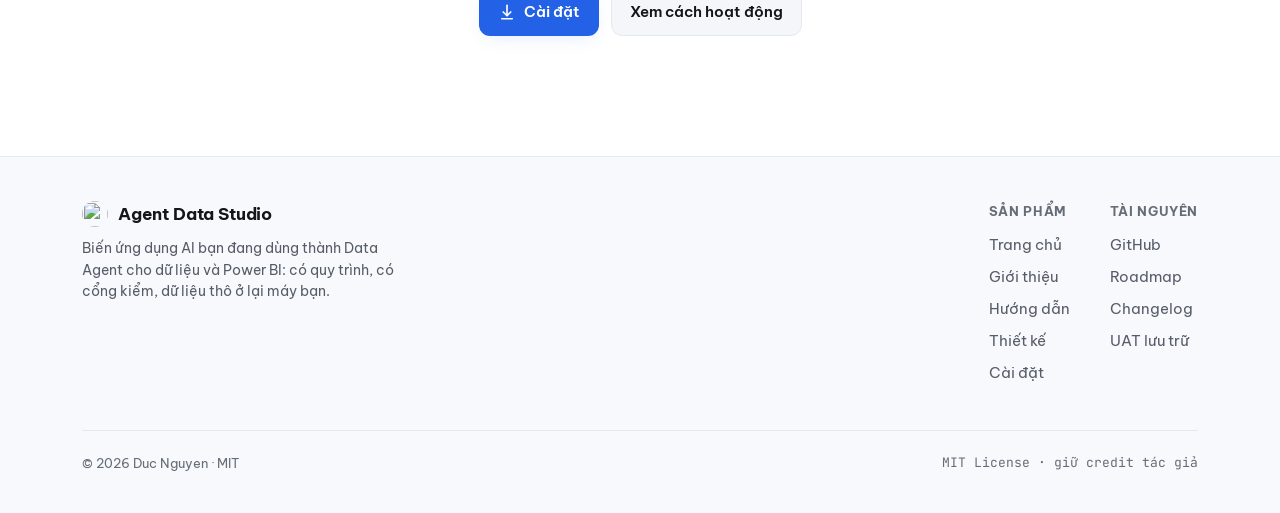
==== commit 8ff94b87: "feat(site): infographic quy trình cho Hướng dẫn, Thiết kế, Cài đặt - Hướng dẫn: 5 chặng dự án (Bạn/A" ====
--- a/docs/about/index.html
+++ b/docs/about/index.html
@@ -14,7 +14,7 @@
 <link rel="preconnect" href="https://fonts.googleapis.com">
 <link rel="preconnect" href="https://fonts.gstatic.com" crossorigin>
 <link href="https://fonts.googleapis.com/css2?family=Be+Vietnam+Pro:wght@400;500;600;700;800&family=JetBrains+Mono:wght@400;500;600&display=swap" rel="stylesheet">
-<link rel="stylesheet" href="../assets/site.css?v=20260929">
+<link rel="stylesheet" href="../assets/site.css?v=20260929b">
 <style>
   .gap-tbl th{width:50%}
   .author{display:grid;grid-template-columns:auto minmax(0,1fr);gap:24px;align-items:start}
@@ -314,6 +314,6 @@
     </div>
   </div>
 </footer>
-<script src="../assets/site.js?v=20260929"></script>
+<script src="../assets/site.js?v=20260929b"></script>
 </body>
 </html>
--- a/docs/assets/site.css
+++ b/docs/assets/site.css
@@ -421,8 +421,8 @@
   .ig-h > .ig-step{display:flex;flex-direction:column}
   .ig-h > .ig-step > .ig-node{align-self:flex-start}
   .ig-h .ig-body{flex:1;display:flex;flex-direction:column}
-  .ig-h .ig-body > p:not(.ig-gate):not(.ig-check){margin-bottom:10px}
-  .ig-h .ig-body > .ig-gate,.ig-h .ig-body > .ig-check{margin-top:auto;width:100%}
+  .ig-h .ig-body > p:not(.ig-gate):not(.ig-check):not(.ig-exit){margin-bottom:10px}
+  .ig-h .ig-body > .ig-gate,.ig-h .ig-body > .ig-check,.ig-h .ig-body > .ig-exit{margin-top:auto;width:100%}
 }
 
 /* chín khâu: 4 giai đoạn nối liền một đường; 2 cột giai đoạn ở màn vừa, 1 cột ở mobile */
@@ -447,7 +447,9 @@
   background:var(--surface-2);border:1px solid var(--border);border-radius:var(--radius-sm);padding:12px 14px}
 .ig-note b{color:var(--text)}
 .ig-note .ig-ico{width:18px;height:18px;color:var(--ci);margin-top:1px}
-@media (max-width:860px){.ig-notes{grid-template-columns:1fr}}
+.ig-note > span{min-width:0}
+.ig-note code.inline{overflow-wrap:anywhere}
+@media (max-width:860px){.ig-notes{grid-template-columns:minmax(0,1fr)}}
 
 /* chồng tầng: yêu cầu đi xuống qua từng tầng, số tổng hợp đi lên; tầng giao Microsoft đi làn riêng */
 .ig-stack{display:grid;grid-template-columns:minmax(0,1fr) minmax(230px,300px);column-gap:28px;max-width:1000px;
@@ -524,6 +526,62 @@
 .ig-next{display:flex;gap:10px;align-items:center;margin-top:18px;padding-top:14px;border-top:1px dashed var(--border-strong);font-size:13.5px;color:var(--muted)}
 .ig-next .ig-ico{width:18px;height:18px}
 
+/* lối ra bị chặn: cùng dáng cổng kiểm nhưng màu đỏ, để thấy ngay chỗ yêu cầu dừng lại */
+.ig-exit,.ig-body .ig-exit{display:flex;gap:6px;align-items:flex-start;margin-top:9px;font-size:12.5px;line-height:1.45;color:var(--text);
+  background:var(--danger-weak);border:1px solid color-mix(in srgb,var(--danger) 32%,transparent);border-radius:8px;padding:5px 8px;max-width:100%}
+.ig-exit svg{width:14px;height:14px;margin-top:2px;color:var(--danger);stroke-width:2.2}
+.ig-exit b{color:var(--danger)}
+.ig-exit code.inline{font-size:.86em;padding:1px 5px}
+
+/* sổ ghi chung: một dải nét đứt dưới track, mọi lối ra của các bước đều ghi vào đây */
+.ig-ledger{display:flex;gap:14px;align-items:flex-start;margin-top:26px;padding:14px 18px;border-radius:var(--radius-sm);
+  background:color-mix(in srgb,var(--cw) 55%,var(--surface));border:1px dashed color-mix(in srgb,var(--c) 60%,var(--border))}
+.ig-ledger > .ig-ico{color:var(--ci);margin-top:2px}
+.ig-ledger b{color:var(--ci)}
+.ig-ledger p{font-size:13.5px;line-height:1.55;color:var(--muted)}
+.ig-ledger p + p{margin-top:6px}
+.ig-ledger p b{color:var(--text)}
+.ig-chips{display:flex;flex-wrap:wrap;align-items:center;gap:6px;margin-top:8px}
+.ig-chips > span{font-size:12.5px;margin-right:2px}
+.ig-chips > code{font:600 11.5px var(--mono);padding:2px 8px;border-radius:999px;background:var(--surface);border:1px solid var(--border);color:var(--muted)}
+.ig-chips > code.ok{color:var(--ok);border-color:color-mix(in srgb,var(--ok) 35%,transparent)}
+.ig-chips > code.no{color:var(--danger);border-color:color-mix(in srgb,var(--danger) 35%,transparent)}
+
+/* mũi tên quay lại: màn hẹp là một dòng có icon; màn rộng vẽ ngoặc chữ U nét đứt dưới track ngang,
+   từ cột --from quay về cột --to (đánh số từ 1, --n = số cột của track) */
+.ig-return{display:flex;gap:8px;align-items:flex-start;margin-top:16px;font-size:13.5px;line-height:1.5;color:var(--muted)}
+.ig-return .ig-ico{width:18px;height:18px;color:var(--ci);margin-top:1px}
+.ig-return b{color:var(--ci)}
+@media (min-width:1080px){
+  .ig-return{position:relative;margin-top:8px;padding-top:30px;padding-left:calc((var(--to) - 1) * 100% / var(--n) + 10px)}
+  .ig-return::before{content:"";position:absolute;top:0;height:20px;
+    left:calc((var(--to) - 1) * 100% / var(--n) + 23px);right:calc(100% - (var(--from) - 1) * 100% / var(--n) - 25px);
+    border:2px dashed var(--c);border-top:0;border-radius:0 0 14px 14px}
+  .ig-return::after{content:"";position:absolute;top:-1px;left:calc((var(--to) - 1) * 100% / var(--n) + 20px);width:8px;height:8px;
+    border-left:2px solid var(--c);border-top:2px solid var(--c);transform:rotate(45deg)}
+}
+
+/* giai đoạn xếp thành cột, mỗi cột một track dọc: dùng khi mỗi bước có nhiều chữ (thêm .is-cols vào .ig-pipe) */
+@media (min-width:1080px){
+  .ig-pipe.is-cols{grid-template-columns:repeat(var(--n,4),minmax(0,1fr));column-gap:28px}
+  .ig-pipe.is-cols .ig-phase .ig-phase-h{margin-right:0}
+}
+.ig-body .ig-link{display:block;font-size:15px;font-weight:700;line-height:1.3;color:var(--text)}
+.ig-body .ig-link:hover{color:var(--accent)}
+.ig-body .ig-link:focus-visible{outline:2px solid var(--accent);outline-offset:2px;border-radius:4px}
+
+/* chặng dài: mỗi chặng là một section, nút tròn + đường ray dọc bên trái nối các chặng */
+.ig-stop{position:relative;padding-left:74px}
+.ig-stop > .ig-node{position:absolute;left:0;top:var(--stop-top,28px);--ig-ring:var(--bg)}
+.ig-stop::before{content:"";position:absolute;left:23px;top:0;bottom:0;width:2px;background:var(--c)}
+.ig-stop.is-first::before{top:calc(var(--stop-top,28px) + 24px)}
+.ig-stop.is-last::before{bottom:auto;height:calc(var(--stop-top,28px) + 24px)}
+@media (max-width:620px){
+  .ig-stop{padding-left:0}
+  .ig-stop::before{display:none}
+  .ig-stop > .ig-node{position:relative;top:auto;margin-bottom:14px}
+}
+
 /* chuyển động: vẽ đường nối rồi hiện nút, chỉ khi site.js đã chạy và người dùng không tắt chuyển động */
 @media (prefers-reduced-motion:no-preference){
   html.js .ig.reveal .ig-step::before{transform:scaleY(0);transform-origin:top;
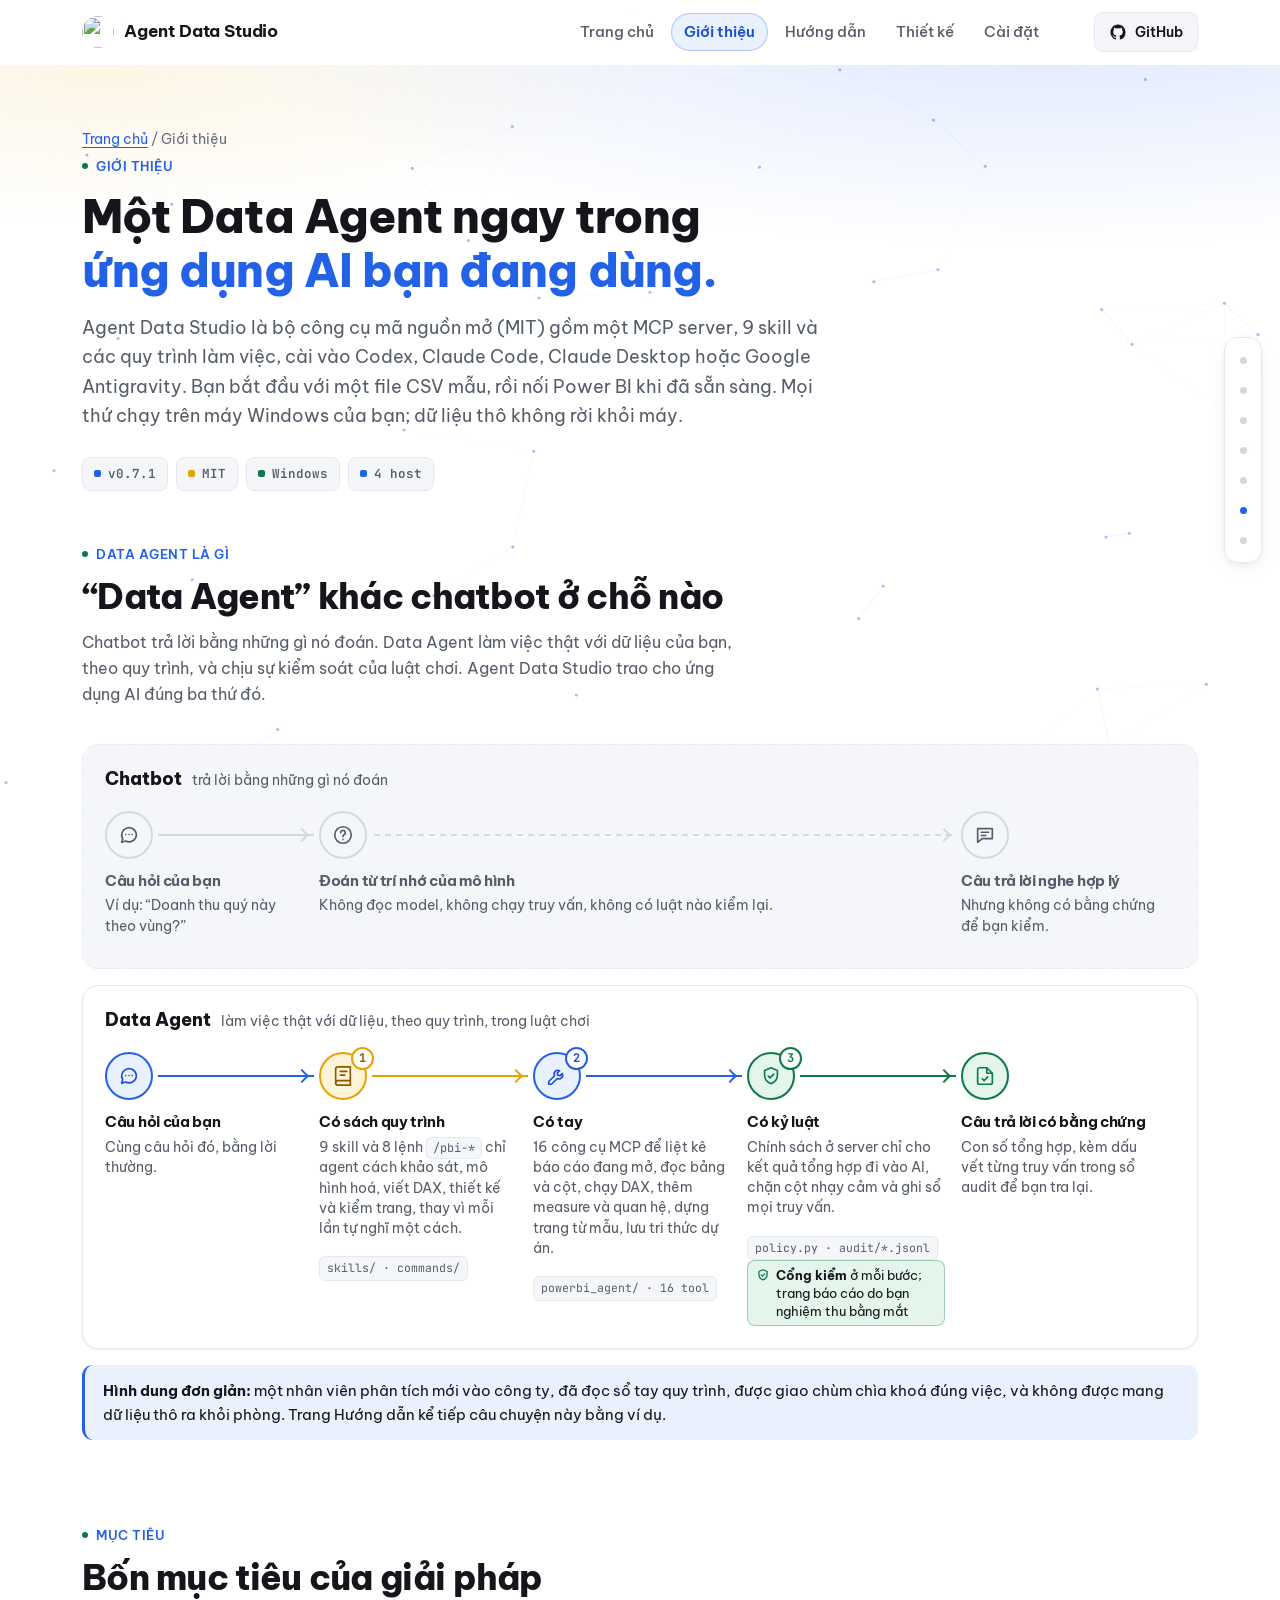
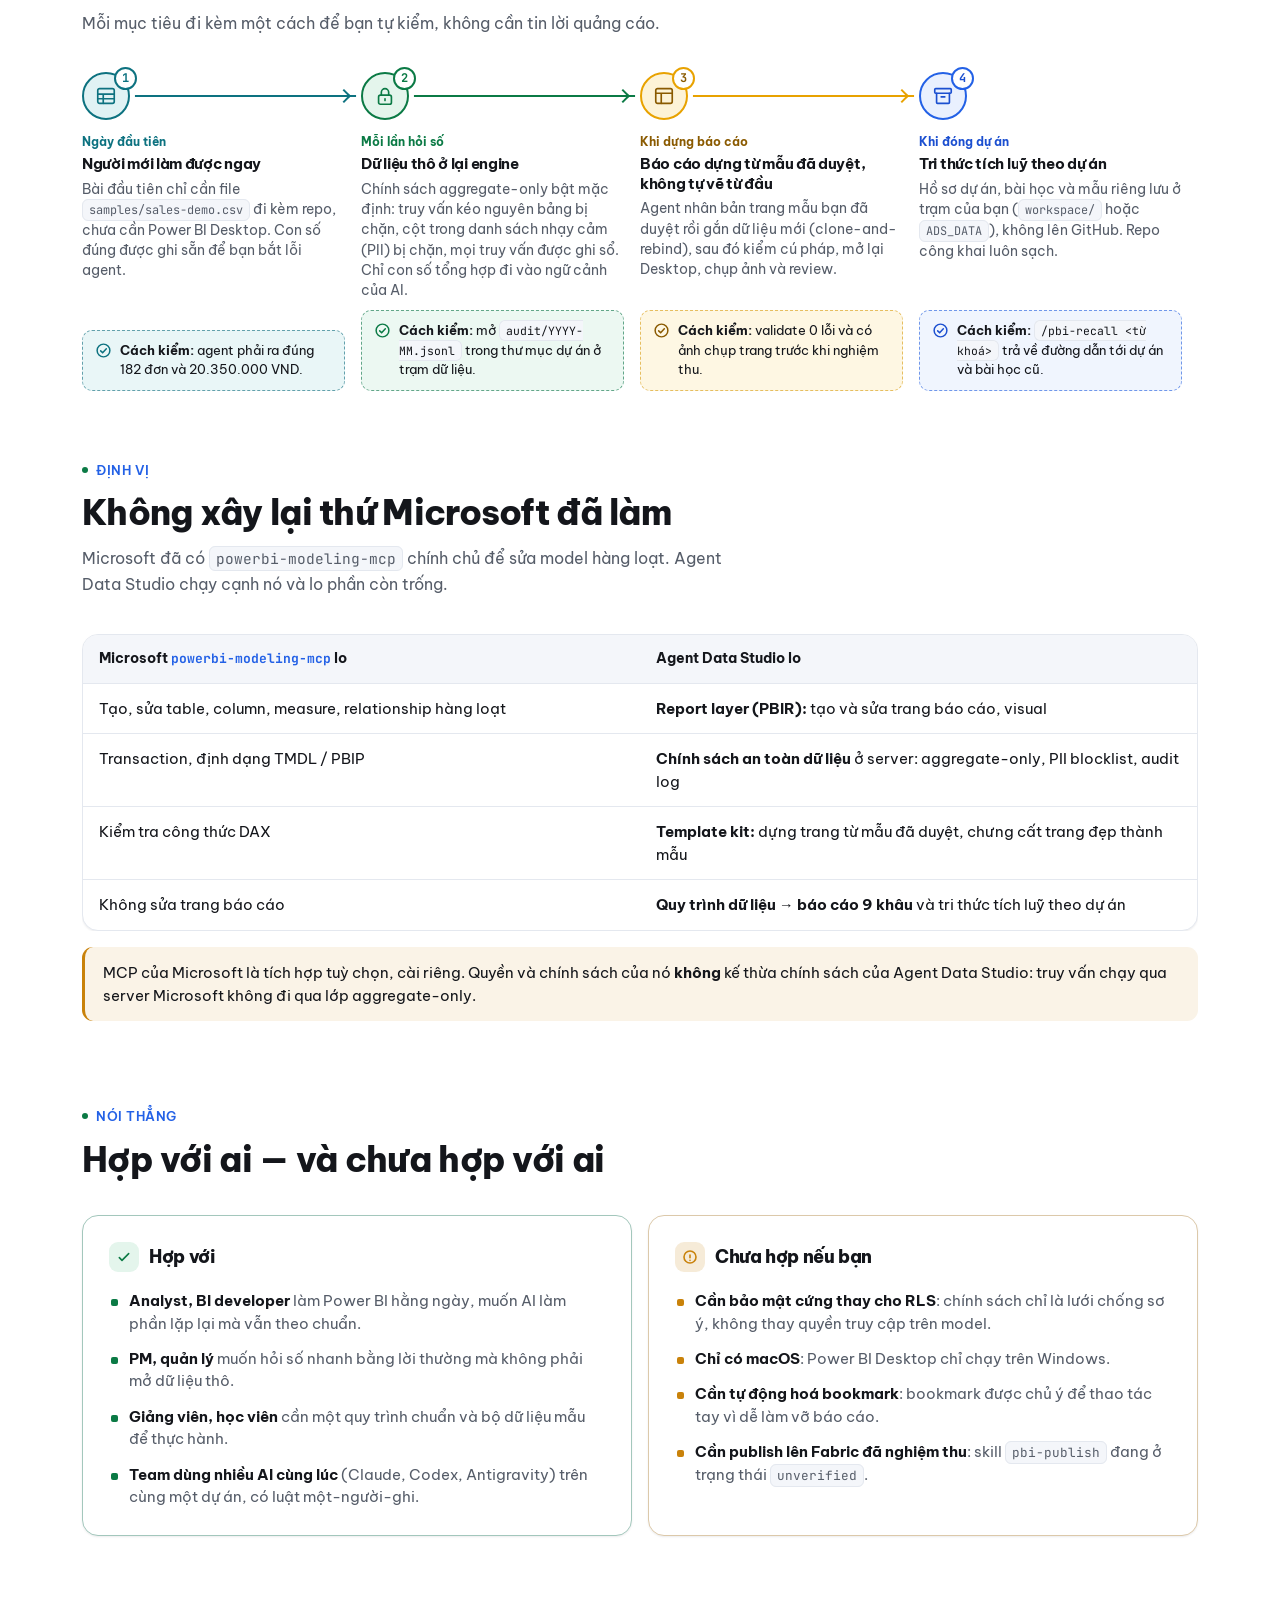
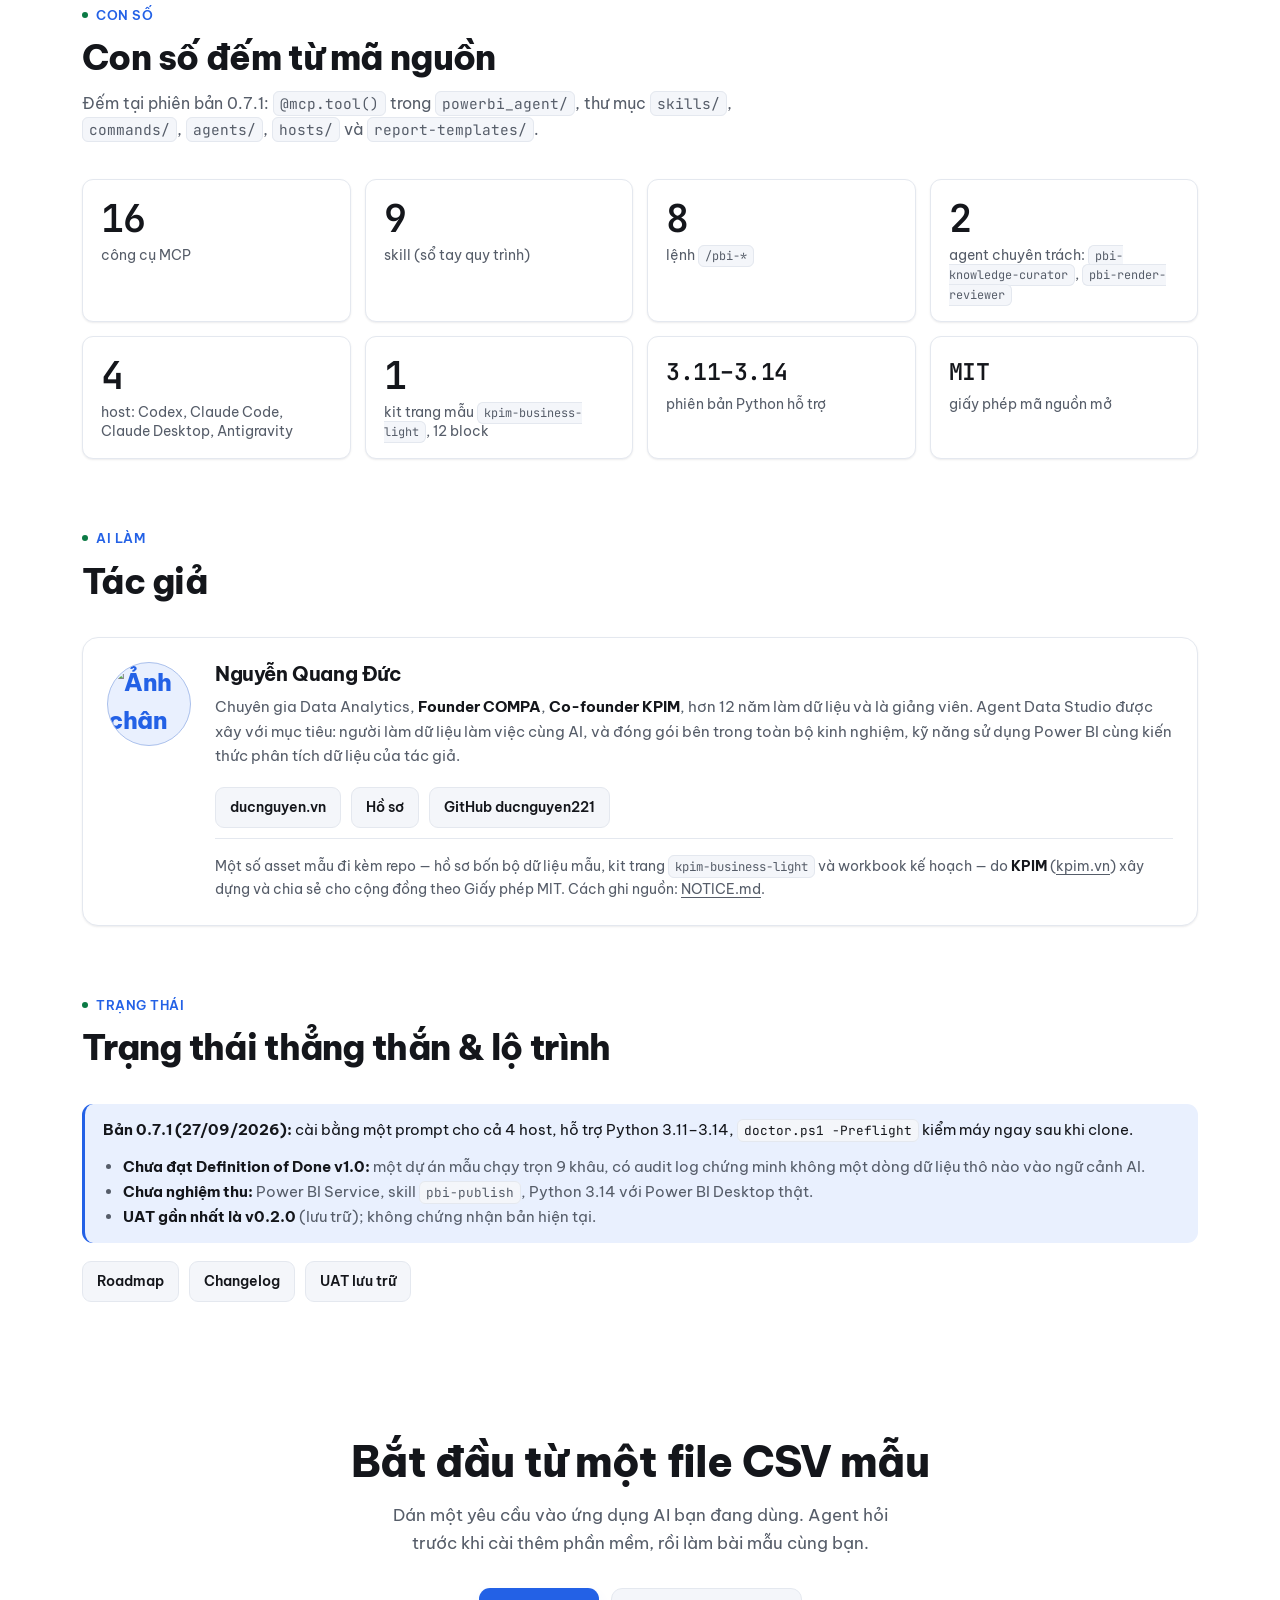
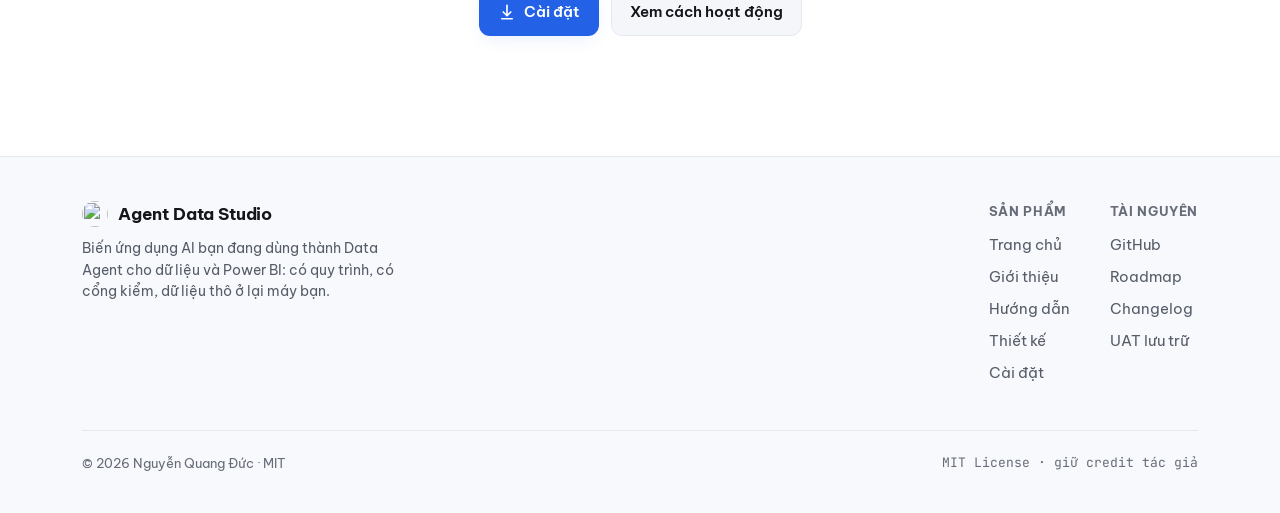
==== commit e4b3f493: "chore: set author metadata and add an author note Sync author name, email and website in manifests, " ====
--- a/docs/about/index.html
+++ b/docs/about/index.html
@@ -233,7 +233,7 @@
     <div class="card author reveal">
       <div class="avatar"><img src="https://ducnguyen.vn/profile/assets/images/KPIM-Duc-Nguyen.png" alt="Ảnh chân dung Nguyễn Quang Đức" width="84" height="84" loading="lazy" decoding="async"></div>
       <div>
-        <h3>Nguyễn Quang Đức (Đức Nguyễn)</h3>
+        <h3>Nguyễn Quang Đức</h3>
         <p>Chuyên gia Data Analytics, <b>Founder COMPA</b>, <b>Co-founder KPIM</b>, hơn 12 năm làm dữ liệu và là giảng viên. Agent Data Studio được xây với mục tiêu: người làm dữ liệu làm việc cùng AI, và đóng gói bên trong toàn bộ kinh nghiệm, kỹ năng sử dụng Power BI cùng kiến thức phân tích dữ liệu của tác giả.</p>
         <div class="link-row">
           <a class="btn btn-ghost btn-sm" href="https://ducnguyen.vn/" target="_blank" rel="noopener">ducnguyen.vn</a>
@@ -309,7 +309,7 @@
       </div>
     </div>
     <div class="foot-bottom">
-      <span>© 2026 Duc Nguyen · MIT</span>
+      <span>© 2026 Nguyễn Quang Đức · MIT</span>
       <span class="lic">MIT License · giữ credit tác giả</span>
     </div>
   </div>
